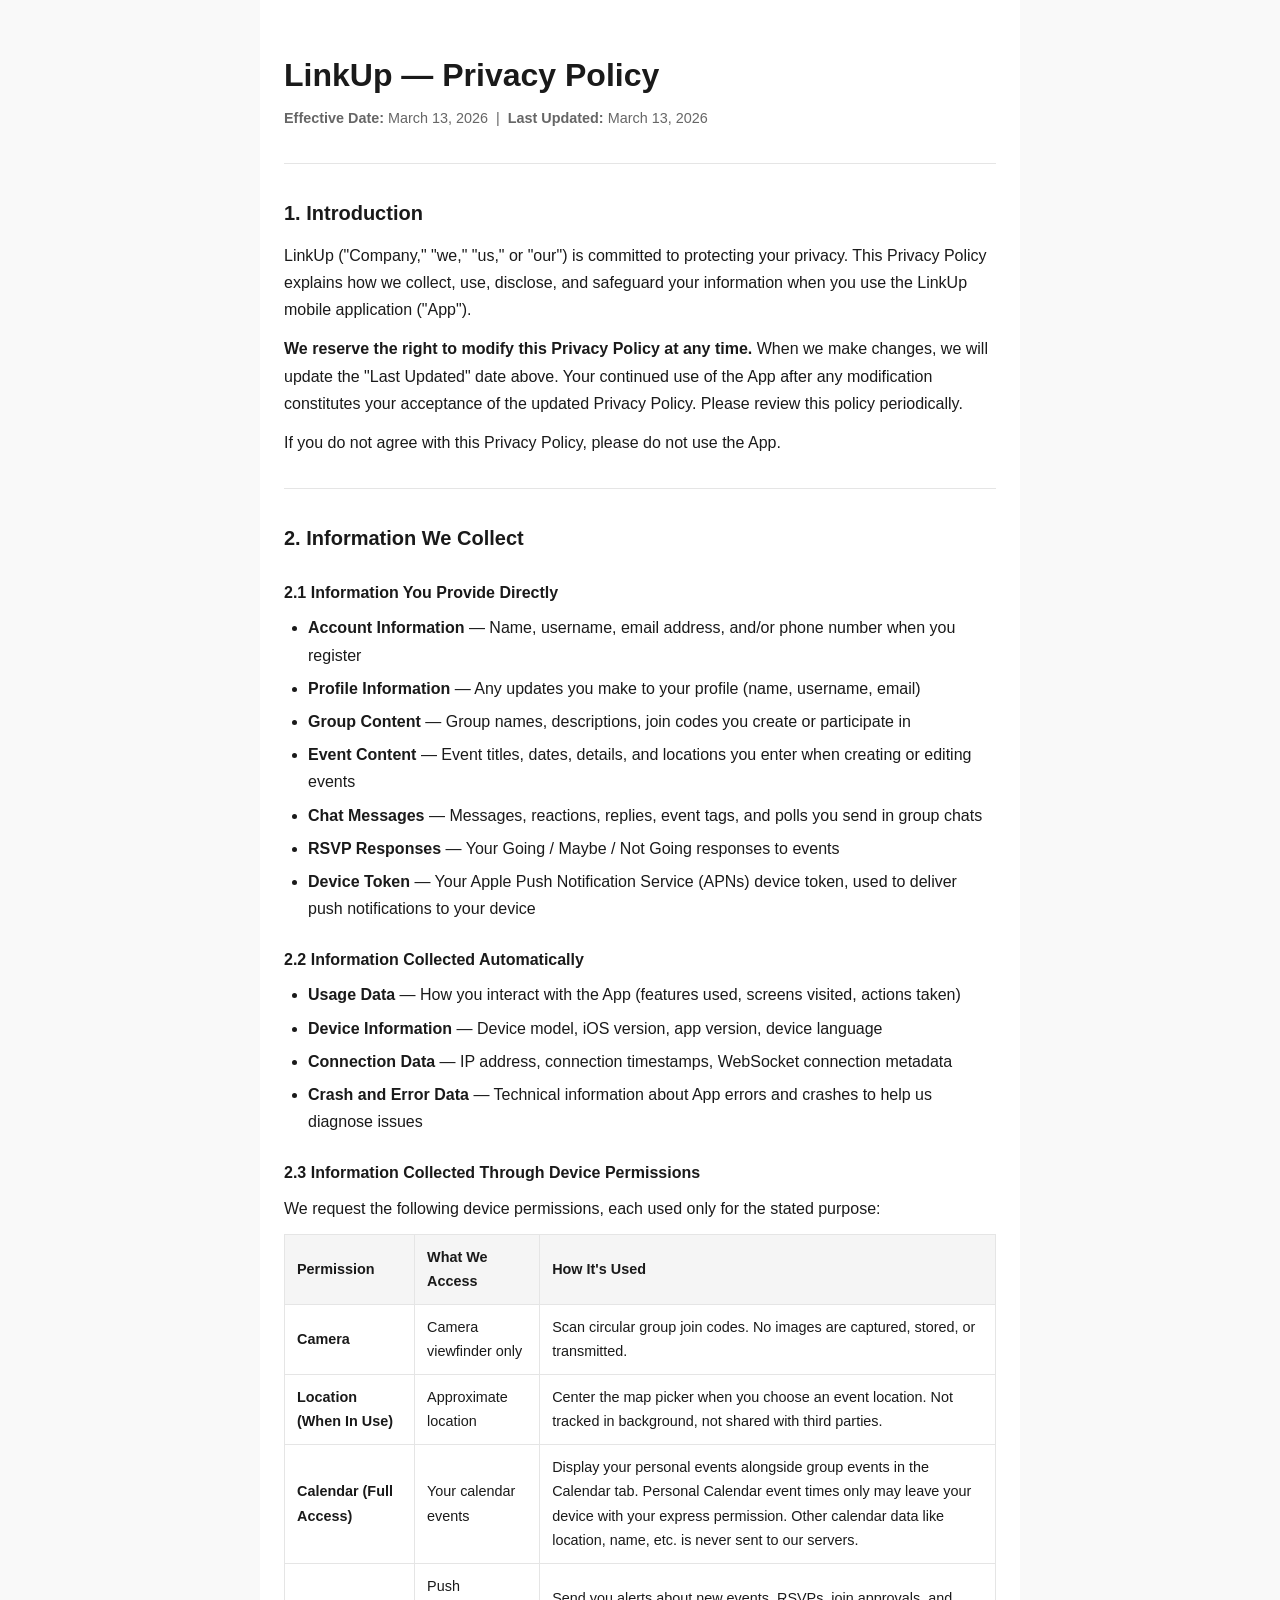
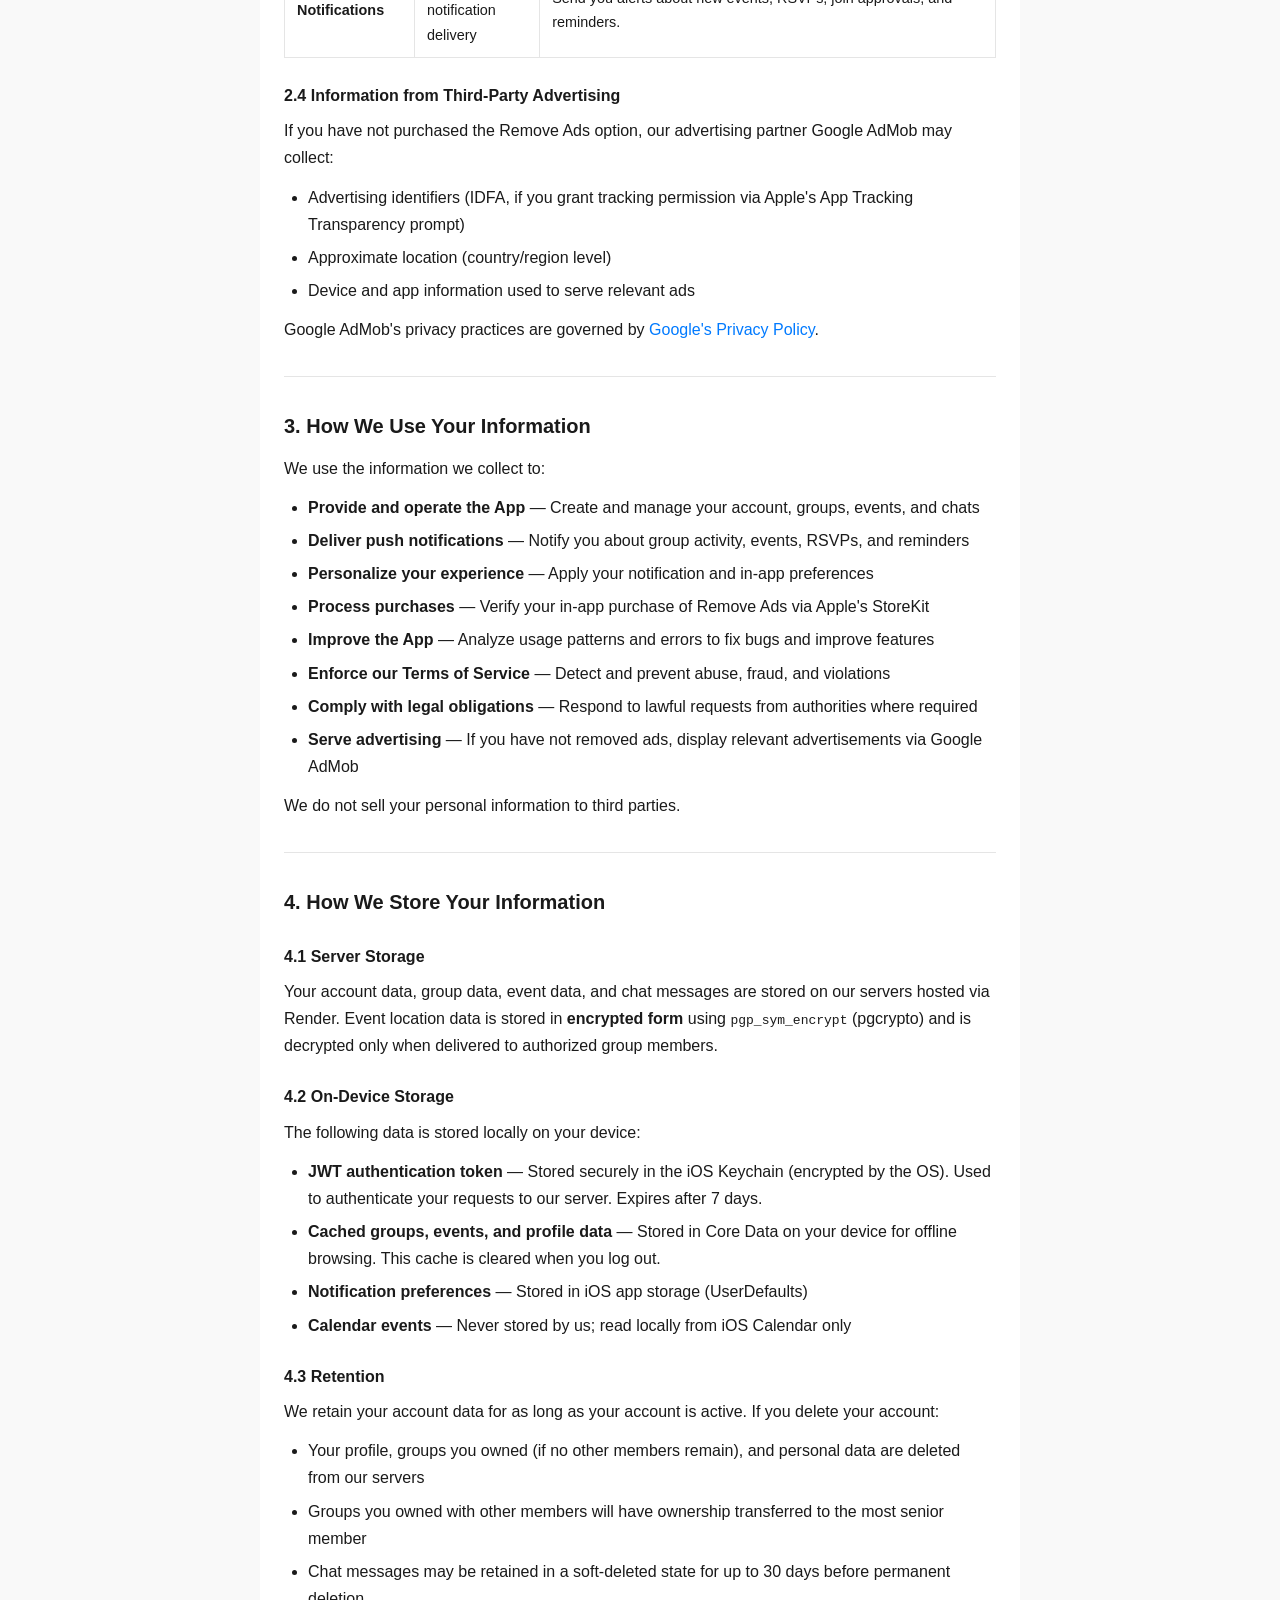
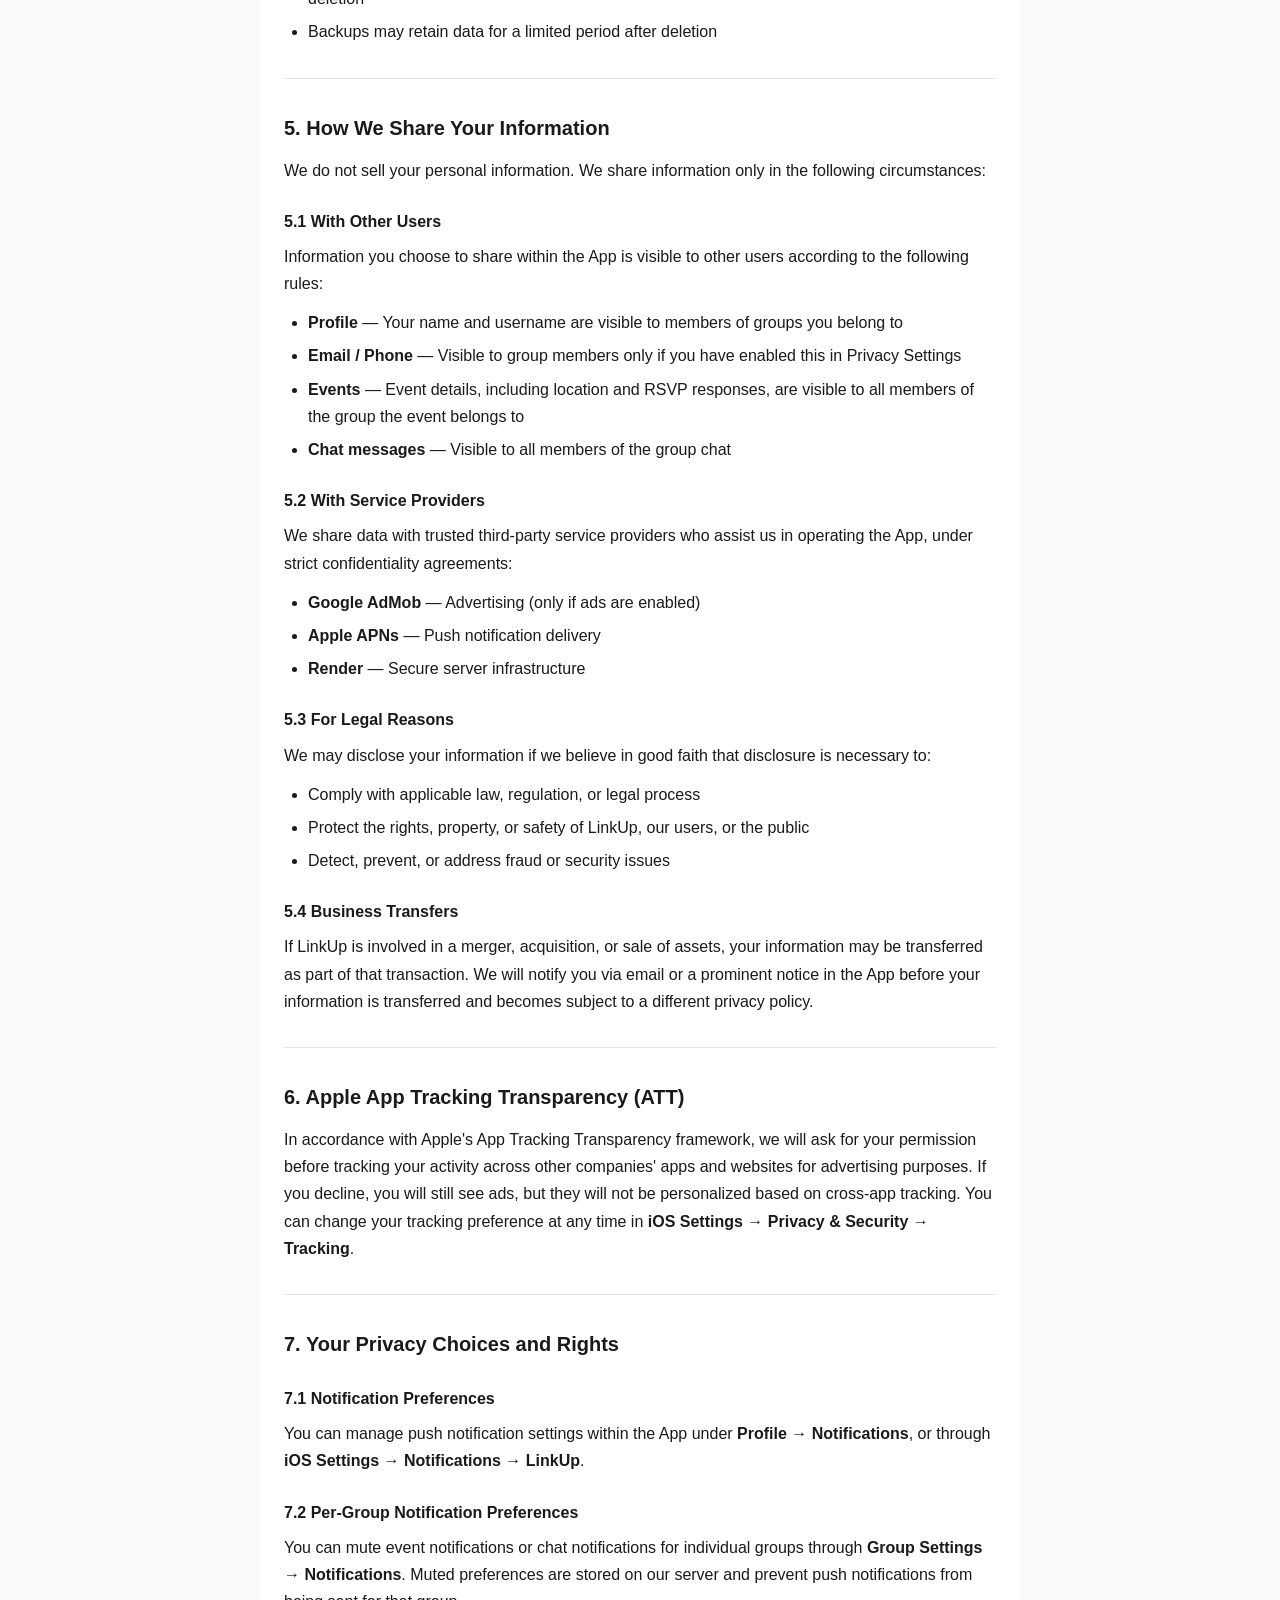
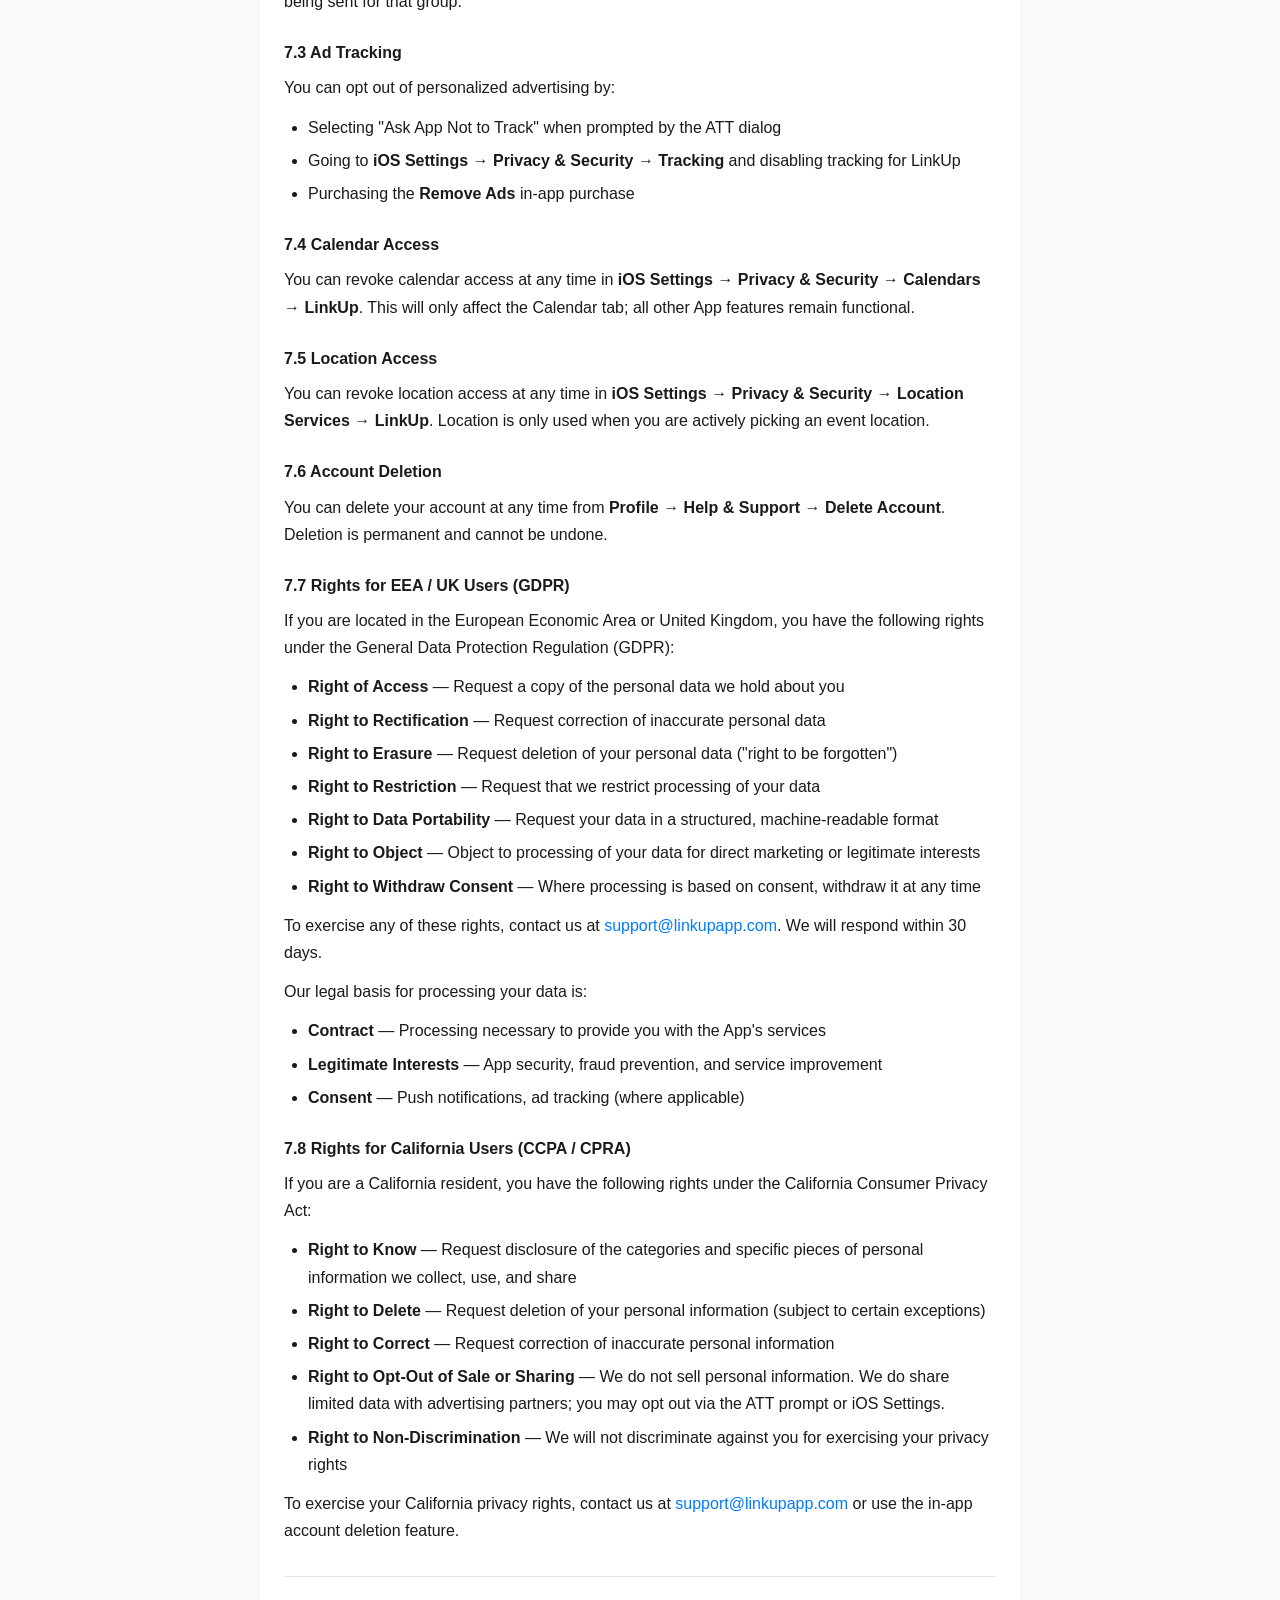
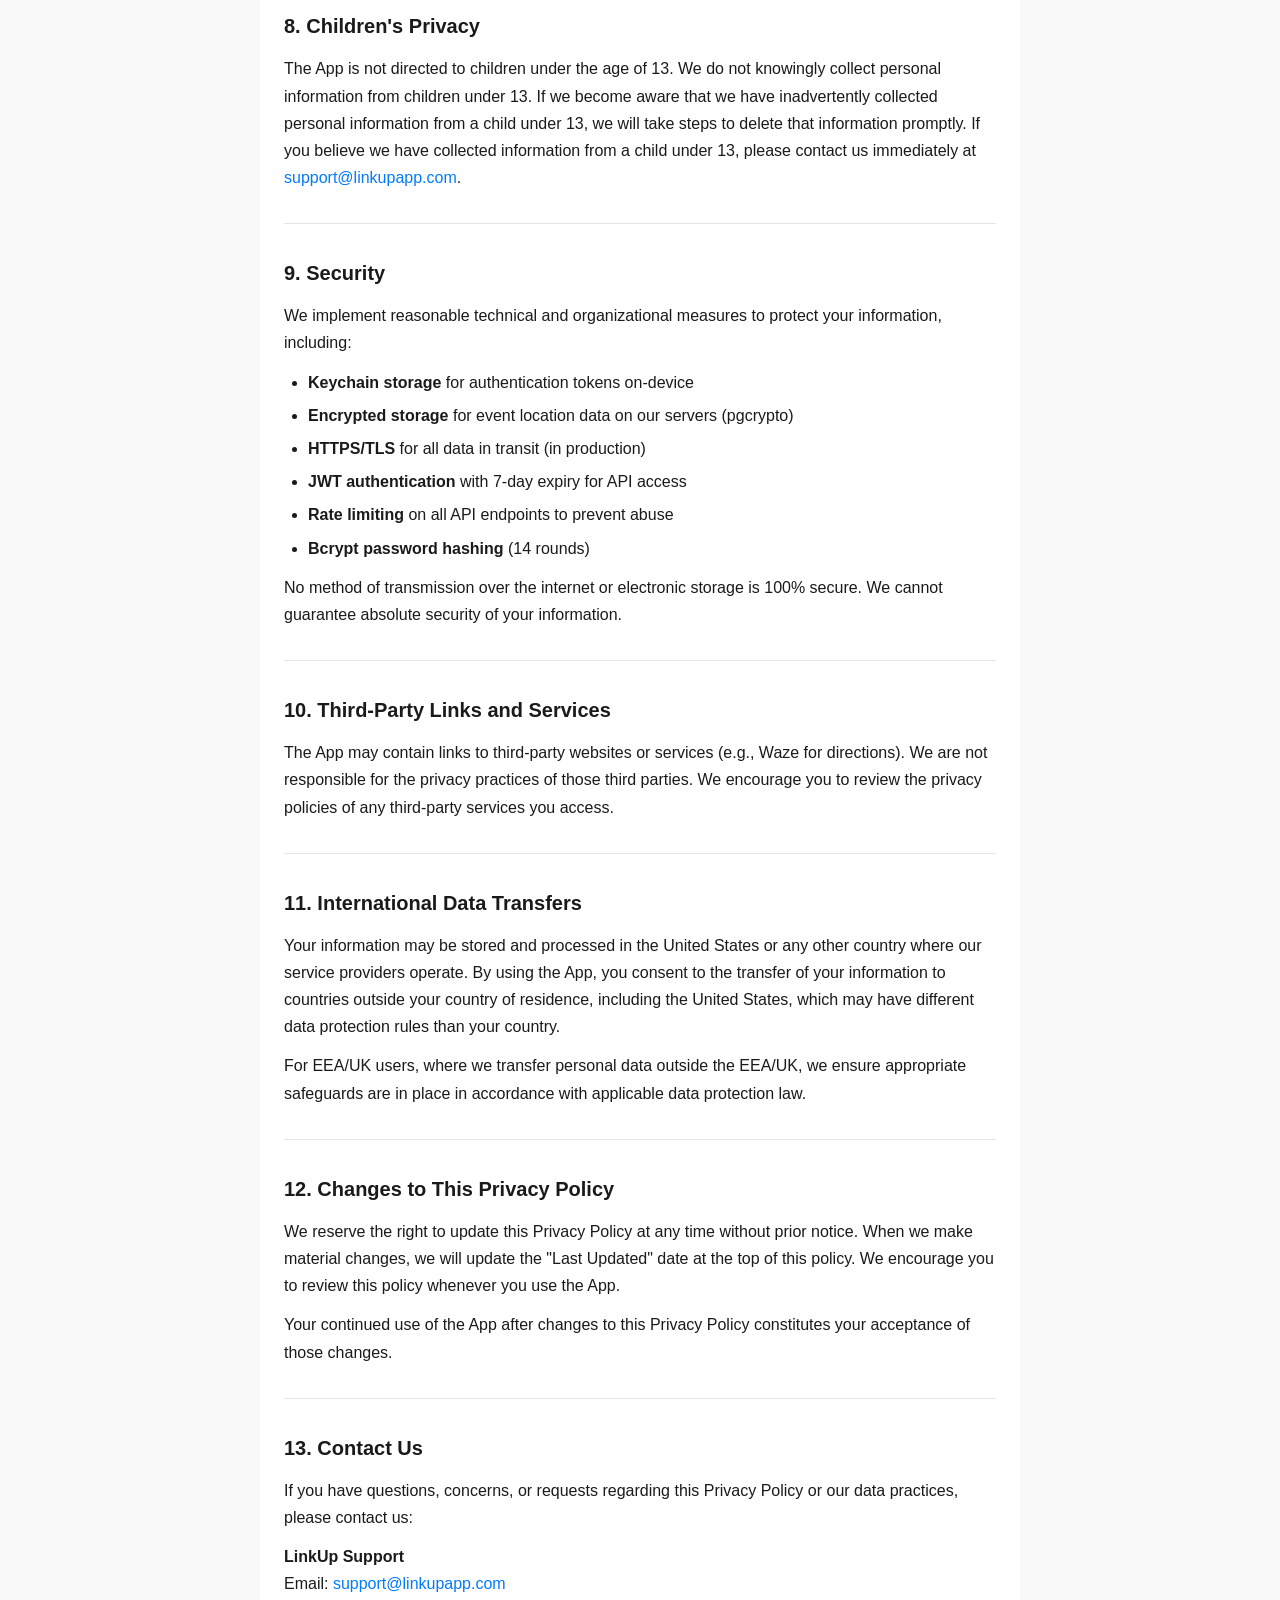
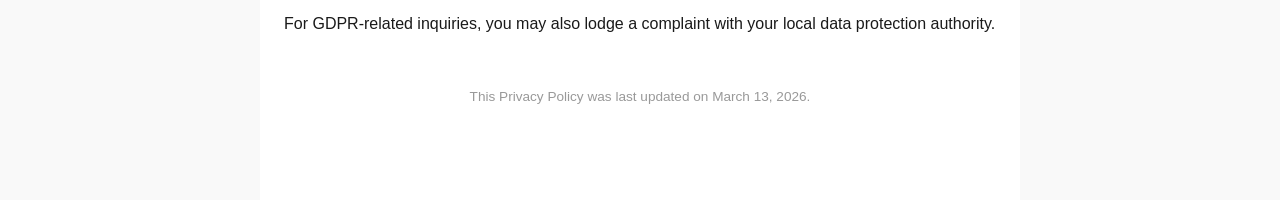
==== privacy.html @ a0922df4 "Add GitHub Pages HTML and fix policy placeholders - Replace [your hosting provider] with Render in P" ====
<!DOCTYPE html>
<html lang="en">
<head>
  <meta charset="UTF-8" />
  <meta name="viewport" content="width=device-width, initial-scale=1.0" />
  <title>LinkUp — Privacy Policy</title>
  <style>
    * { box-sizing: border-box; margin: 0; padding: 0; }
    body {
      font-family: -apple-system, BlinkMacSystemFont, "Segoe UI", Roboto, sans-serif;
      background: #f9f9f9;
      color: #1a1a1a;
      line-height: 1.7;
    }
    .container {
      max-width: 760px;
      margin: 0 auto;
      padding: 48px 24px 80px;
      background: #fff;
      min-height: 100vh;
    }
    h1 { font-size: 2rem; font-weight: 700; margin-bottom: 4px; }
    .meta { color: #666; font-size: 0.9rem; margin-bottom: 32px; }
    hr { border: none; border-top: 1px solid #e5e5e5; margin: 32px 0; }
    h2 { font-size: 1.25rem; font-weight: 700; margin: 32px 0 12px; }
    h3 { font-size: 1rem; font-weight: 600; margin: 24px 0 8px; }
    p { margin-bottom: 12px; }
    ul, ol { padding-left: 24px; margin-bottom: 12px; }
    li { margin-bottom: 6px; }
    a { color: #007aff; text-decoration: none; }
    a:hover { text-decoration: underline; }
    strong { font-weight: 600; }
    table { width: 100%; border-collapse: collapse; margin-bottom: 16px; font-size: 0.9rem; }
    th, td { text-align: left; padding: 10px 12px; border: 1px solid #e5e5e5; }
    th { background: #f5f5f5; font-weight: 600; }
    .footer { color: #999; font-size: 0.85rem; margin-top: 48px; text-align: center; }
  </style>
</head>
<body>
<div class="container">
  <h1>LinkUp — Privacy Policy</h1>
  <p class="meta"><strong>Effective Date:</strong> March 13, 2026 &nbsp;|&nbsp; <strong>Last Updated:</strong> March 13, 2026</p>
  <hr>

  <h2>1. Introduction</h2>
  <p>LinkUp ("Company," "we," "us," or "our") is committed to protecting your privacy. This Privacy Policy explains how we collect, use, disclose, and safeguard your information when you use the LinkUp mobile application ("App").</p>
  <p><strong>We reserve the right to modify this Privacy Policy at any time.</strong> When we make changes, we will update the "Last Updated" date above. Your continued use of the App after any modification constitutes your acceptance of the updated Privacy Policy. Please review this policy periodically.</p>
  <p>If you do not agree with this Privacy Policy, please do not use the App.</p>
  <hr>

  <h2>2. Information We Collect</h2>
  <h3>2.1 Information You Provide Directly</h3>
  <ul>
    <li><strong>Account Information</strong> — Name, username, email address, and/or phone number when you register</li>
    <li><strong>Profile Information</strong> — Any updates you make to your profile (name, username, email)</li>
    <li><strong>Group Content</strong> — Group names, descriptions, join codes you create or participate in</li>
    <li><strong>Event Content</strong> — Event titles, dates, details, and locations you enter when creating or editing events</li>
    <li><strong>Chat Messages</strong> — Messages, reactions, replies, event tags, and polls you send in group chats</li>
    <li><strong>RSVP Responses</strong> — Your Going / Maybe / Not Going responses to events</li>
    <li><strong>Device Token</strong> — Your Apple Push Notification Service (APNs) device token, used to deliver push notifications to your device</li>
  </ul>

  <h3>2.2 Information Collected Automatically</h3>
  <ul>
    <li><strong>Usage Data</strong> — How you interact with the App (features used, screens visited, actions taken)</li>
    <li><strong>Device Information</strong> — Device model, iOS version, app version, device language</li>
    <li><strong>Connection Data</strong> — IP address, connection timestamps, WebSocket connection metadata</li>
    <li><strong>Crash and Error Data</strong> — Technical information about App errors and crashes to help us diagnose issues</li>
  </ul>

  <h3>2.3 Information Collected Through Device Permissions</h3>
  <p>We request the following device permissions, each used only for the stated purpose:</p>
  <table>
    <thead>
      <tr><th>Permission</th><th>What We Access</th><th>How It's Used</th></tr>
    </thead>
    <tbody>
      <tr><td><strong>Camera</strong></td><td>Camera viewfinder only</td><td>Scan circular group join codes. No images are captured, stored, or transmitted.</td></tr>
      <tr><td><strong>Location (When In Use)</strong></td><td>Approximate location</td><td>Center the map picker when you choose an event location. Not tracked in background, not shared with third parties.</td></tr>
      <tr><td><strong>Calendar (Full Access)</strong></td><td>Your calendar events</td><td>Display your personal events alongside group events in the Calendar tab. Personal Calendar event times only may leave your device with your express permission. Other calendar data like location, name, etc. is never sent to our servers.</td></tr>
      <tr><td><strong>Notifications</strong></td><td>Push notification delivery</td><td>Send you alerts about new events, RSVPs, join approvals, and reminders.</td></tr>
    </tbody>
  </table>

  <h3>2.4 Information from Third-Party Advertising</h3>
  <p>If you have not purchased the Remove Ads option, our advertising partner Google AdMob may collect:</p>
  <ul>
    <li>Advertising identifiers (IDFA, if you grant tracking permission via Apple's App Tracking Transparency prompt)</li>
    <li>Approximate location (country/region level)</li>
    <li>Device and app information used to serve relevant ads</li>
  </ul>
  <p>Google AdMob's privacy practices are governed by <a href="https://policies.google.com/privacy">Google's Privacy Policy</a>.</p>
  <hr>

  <h2>3. How We Use Your Information</h2>
  <p>We use the information we collect to:</p>
  <ul>
    <li><strong>Provide and operate the App</strong> — Create and manage your account, groups, events, and chats</li>
    <li><strong>Deliver push notifications</strong> — Notify you about group activity, events, RSVPs, and reminders</li>
    <li><strong>Personalize your experience</strong> — Apply your notification and in-app preferences</li>
    <li><strong>Process purchases</strong> — Verify your in-app purchase of Remove Ads via Apple's StoreKit</li>
    <li><strong>Improve the App</strong> — Analyze usage patterns and errors to fix bugs and improve features</li>
    <li><strong>Enforce our Terms of Service</strong> — Detect and prevent abuse, fraud, and violations</li>
    <li><strong>Comply with legal obligations</strong> — Respond to lawful requests from authorities where required</li>
    <li><strong>Serve advertising</strong> — If you have not removed ads, display relevant advertisements via Google AdMob</li>
  </ul>
  <p>We do not sell your personal information to third parties.</p>
  <hr>

  <h2>4. How We Store Your Information</h2>
  <h3>4.1 Server Storage</h3>
  <p>Your account data, group data, event data, and chat messages are stored on our servers hosted via Render. Event location data is stored in <strong>encrypted form</strong> using <code>pgp_sym_encrypt</code> (pgcrypto) and is decrypted only when delivered to authorized group members.</p>

  <h3>4.2 On-Device Storage</h3>
  <p>The following data is stored locally on your device:</p>
  <ul>
    <li><strong>JWT authentication token</strong> — Stored securely in the iOS Keychain (encrypted by the OS). Used to authenticate your requests to our server. Expires after 7 days.</li>
    <li><strong>Cached groups, events, and profile data</strong> — Stored in Core Data on your device for offline browsing. This cache is cleared when you log out.</li>
    <li><strong>Notification preferences</strong> — Stored in iOS app storage (UserDefaults)</li>
    <li><strong>Calendar events</strong> — Never stored by us; read locally from iOS Calendar only</li>
  </ul>

  <h3>4.3 Retention</h3>
  <p>We retain your account data for as long as your account is active. If you delete your account:</p>
  <ul>
    <li>Your profile, groups you owned (if no other members remain), and personal data are deleted from our servers</li>
    <li>Groups you owned with other members will have ownership transferred to the most senior member</li>
    <li>Chat messages may be retained in a soft-deleted state for up to 30 days before permanent deletion</li>
    <li>Backups may retain data for a limited period after deletion</li>
  </ul>
  <hr>

  <h2>5. How We Share Your Information</h2>
  <p>We do not sell your personal information. We share information only in the following circumstances:</p>

  <h3>5.1 With Other Users</h3>
  <p>Information you choose to share within the App is visible to other users according to the following rules:</p>
  <ul>
    <li><strong>Profile</strong> — Your name and username are visible to members of groups you belong to</li>
    <li><strong>Email / Phone</strong> — Visible to group members only if you have enabled this in Privacy Settings</li>
    <li><strong>Events</strong> — Event details, including location and RSVP responses, are visible to all members of the group the event belongs to</li>
    <li><strong>Chat messages</strong> — Visible to all members of the group chat</li>
  </ul>

  <h3>5.2 With Service Providers</h3>
  <p>We share data with trusted third-party service providers who assist us in operating the App, under strict confidentiality agreements:</p>
  <ul>
    <li><strong>Google AdMob</strong> — Advertising (only if ads are enabled)</li>
    <li><strong>Apple APNs</strong> — Push notification delivery</li>
    <li><strong>Render</strong> — Secure server infrastructure</li>
  </ul>

  <h3>5.3 For Legal Reasons</h3>
  <p>We may disclose your information if we believe in good faith that disclosure is necessary to:</p>
  <ul>
    <li>Comply with applicable law, regulation, or legal process</li>
    <li>Protect the rights, property, or safety of LinkUp, our users, or the public</li>
    <li>Detect, prevent, or address fraud or security issues</li>
  </ul>

  <h3>5.4 Business Transfers</h3>
  <p>If LinkUp is involved in a merger, acquisition, or sale of assets, your information may be transferred as part of that transaction. We will notify you via email or a prominent notice in the App before your information is transferred and becomes subject to a different privacy policy.</p>
  <hr>

  <h2>6. Apple App Tracking Transparency (ATT)</h2>
  <p>In accordance with Apple's App Tracking Transparency framework, we will ask for your permission before tracking your activity across other companies' apps and websites for advertising purposes. If you decline, you will still see ads, but they will not be personalized based on cross-app tracking. You can change your tracking preference at any time in <strong>iOS Settings → Privacy &amp; Security → Tracking</strong>.</p>
  <hr>

  <h2>7. Your Privacy Choices and Rights</h2>
  <h3>7.1 Notification Preferences</h3>
  <p>You can manage push notification settings within the App under <strong>Profile → Notifications</strong>, or through <strong>iOS Settings → Notifications → LinkUp</strong>.</p>

  <h3>7.2 Per-Group Notification Preferences</h3>
  <p>You can mute event notifications or chat notifications for individual groups through <strong>Group Settings → Notifications</strong>. Muted preferences are stored on our server and prevent push notifications from being sent for that group.</p>

  <h3>7.3 Ad Tracking</h3>
  <p>You can opt out of personalized advertising by:</p>
  <ul>
    <li>Selecting "Ask App Not to Track" when prompted by the ATT dialog</li>
    <li>Going to <strong>iOS Settings → Privacy &amp; Security → Tracking</strong> and disabling tracking for LinkUp</li>
    <li>Purchasing the <strong>Remove Ads</strong> in-app purchase</li>
  </ul>

  <h3>7.4 Calendar Access</h3>
  <p>You can revoke calendar access at any time in <strong>iOS Settings → Privacy &amp; Security → Calendars → LinkUp</strong>. This will only affect the Calendar tab; all other App features remain functional.</p>

  <h3>7.5 Location Access</h3>
  <p>You can revoke location access at any time in <strong>iOS Settings → Privacy &amp; Security → Location Services → LinkUp</strong>. Location is only used when you are actively picking an event location.</p>

  <h3>7.6 Account Deletion</h3>
  <p>You can delete your account at any time from <strong>Profile → Help &amp; Support → Delete Account</strong>. Deletion is permanent and cannot be undone.</p>

  <h3>7.7 Rights for EEA / UK Users (GDPR)</h3>
  <p>If you are located in the European Economic Area or United Kingdom, you have the following rights under the General Data Protection Regulation (GDPR):</p>
  <ul>
    <li><strong>Right of Access</strong> — Request a copy of the personal data we hold about you</li>
    <li><strong>Right to Rectification</strong> — Request correction of inaccurate personal data</li>
    <li><strong>Right to Erasure</strong> — Request deletion of your personal data ("right to be forgotten")</li>
    <li><strong>Right to Restriction</strong> — Request that we restrict processing of your data</li>
    <li><strong>Right to Data Portability</strong> — Request your data in a structured, machine-readable format</li>
    <li><strong>Right to Object</strong> — Object to processing of your data for direct marketing or legitimate interests</li>
    <li><strong>Right to Withdraw Consent</strong> — Where processing is based on consent, withdraw it at any time</li>
  </ul>
  <p>To exercise any of these rights, contact us at <a href="mailto:support@linkupapp.com">support@linkupapp.com</a>. We will respond within 30 days.</p>
  <p>Our legal basis for processing your data is:</p>
  <ul>
    <li><strong>Contract</strong> — Processing necessary to provide you with the App's services</li>
    <li><strong>Legitimate Interests</strong> — App security, fraud prevention, and service improvement</li>
    <li><strong>Consent</strong> — Push notifications, ad tracking (where applicable)</li>
  </ul>

  <h3>7.8 Rights for California Users (CCPA / CPRA)</h3>
  <p>If you are a California resident, you have the following rights under the California Consumer Privacy Act:</p>
  <ul>
    <li><strong>Right to Know</strong> — Request disclosure of the categories and specific pieces of personal information we collect, use, and share</li>
    <li><strong>Right to Delete</strong> — Request deletion of your personal information (subject to certain exceptions)</li>
    <li><strong>Right to Correct</strong> — Request correction of inaccurate personal information</li>
    <li><strong>Right to Opt-Out of Sale or Sharing</strong> — We do not sell personal information. We do share limited data with advertising partners; you may opt out via the ATT prompt or iOS Settings.</li>
    <li><strong>Right to Non-Discrimination</strong> — We will not discriminate against you for exercising your privacy rights</li>
  </ul>
  <p>To exercise your California privacy rights, contact us at <a href="mailto:support@linkupapp.com">support@linkupapp.com</a> or use the in-app account deletion feature.</p>
  <hr>

  <h2>8. Children's Privacy</h2>
  <p>The App is not directed to children under the age of 13. We do not knowingly collect personal information from children under 13. If we become aware that we have inadvertently collected personal information from a child under 13, we will take steps to delete that information promptly. If you believe we have collected information from a child under 13, please contact us immediately at <a href="mailto:support@linkupapp.com">support@linkupapp.com</a>.</p>
  <hr>

  <h2>9. Security</h2>
  <p>We implement reasonable technical and organizational measures to protect your information, including:</p>
  <ul>
    <li><strong>Keychain storage</strong> for authentication tokens on-device</li>
    <li><strong>Encrypted storage</strong> for event location data on our servers (pgcrypto)</li>
    <li><strong>HTTPS/TLS</strong> for all data in transit (in production)</li>
    <li><strong>JWT authentication</strong> with 7-day expiry for API access</li>
    <li><strong>Rate limiting</strong> on all API endpoints to prevent abuse</li>
    <li><strong>Bcrypt password hashing</strong> (14 rounds)</li>
  </ul>
  <p>No method of transmission over the internet or electronic storage is 100% secure. We cannot guarantee absolute security of your information.</p>
  <hr>

  <h2>10. Third-Party Links and Services</h2>
  <p>The App may contain links to third-party websites or services (e.g., Waze for directions). We are not responsible for the privacy practices of those third parties. We encourage you to review the privacy policies of any third-party services you access.</p>
  <hr>

  <h2>11. International Data Transfers</h2>
  <p>Your information may be stored and processed in the United States or any other country where our service providers operate. By using the App, you consent to the transfer of your information to countries outside your country of residence, including the United States, which may have different data protection rules than your country.</p>
  <p>For EEA/UK users, where we transfer personal data outside the EEA/UK, we ensure appropriate safeguards are in place in accordance with applicable data protection law.</p>
  <hr>

  <h2>12. Changes to This Privacy Policy</h2>
  <p>We reserve the right to update this Privacy Policy at any time without prior notice. When we make material changes, we will update the "Last Updated" date at the top of this policy. We encourage you to review this policy whenever you use the App.</p>
  <p>Your continued use of the App after changes to this Privacy Policy constitutes your acceptance of those changes.</p>
  <hr>

  <h2>13. Contact Us</h2>
  <p>If you have questions, concerns, or requests regarding this Privacy Policy or our data practices, please contact us:</p>
  <p><strong>LinkUp Support</strong><br>Email: <a href="mailto:support@linkupapp.com">support@linkupapp.com</a></p>
  <p>For GDPR-related inquiries, you may also lodge a complaint with your local data protection authority.</p>

  <p class="footer">This Privacy Policy was last updated on March 13, 2026.</p>
</div>
</body>
</html>
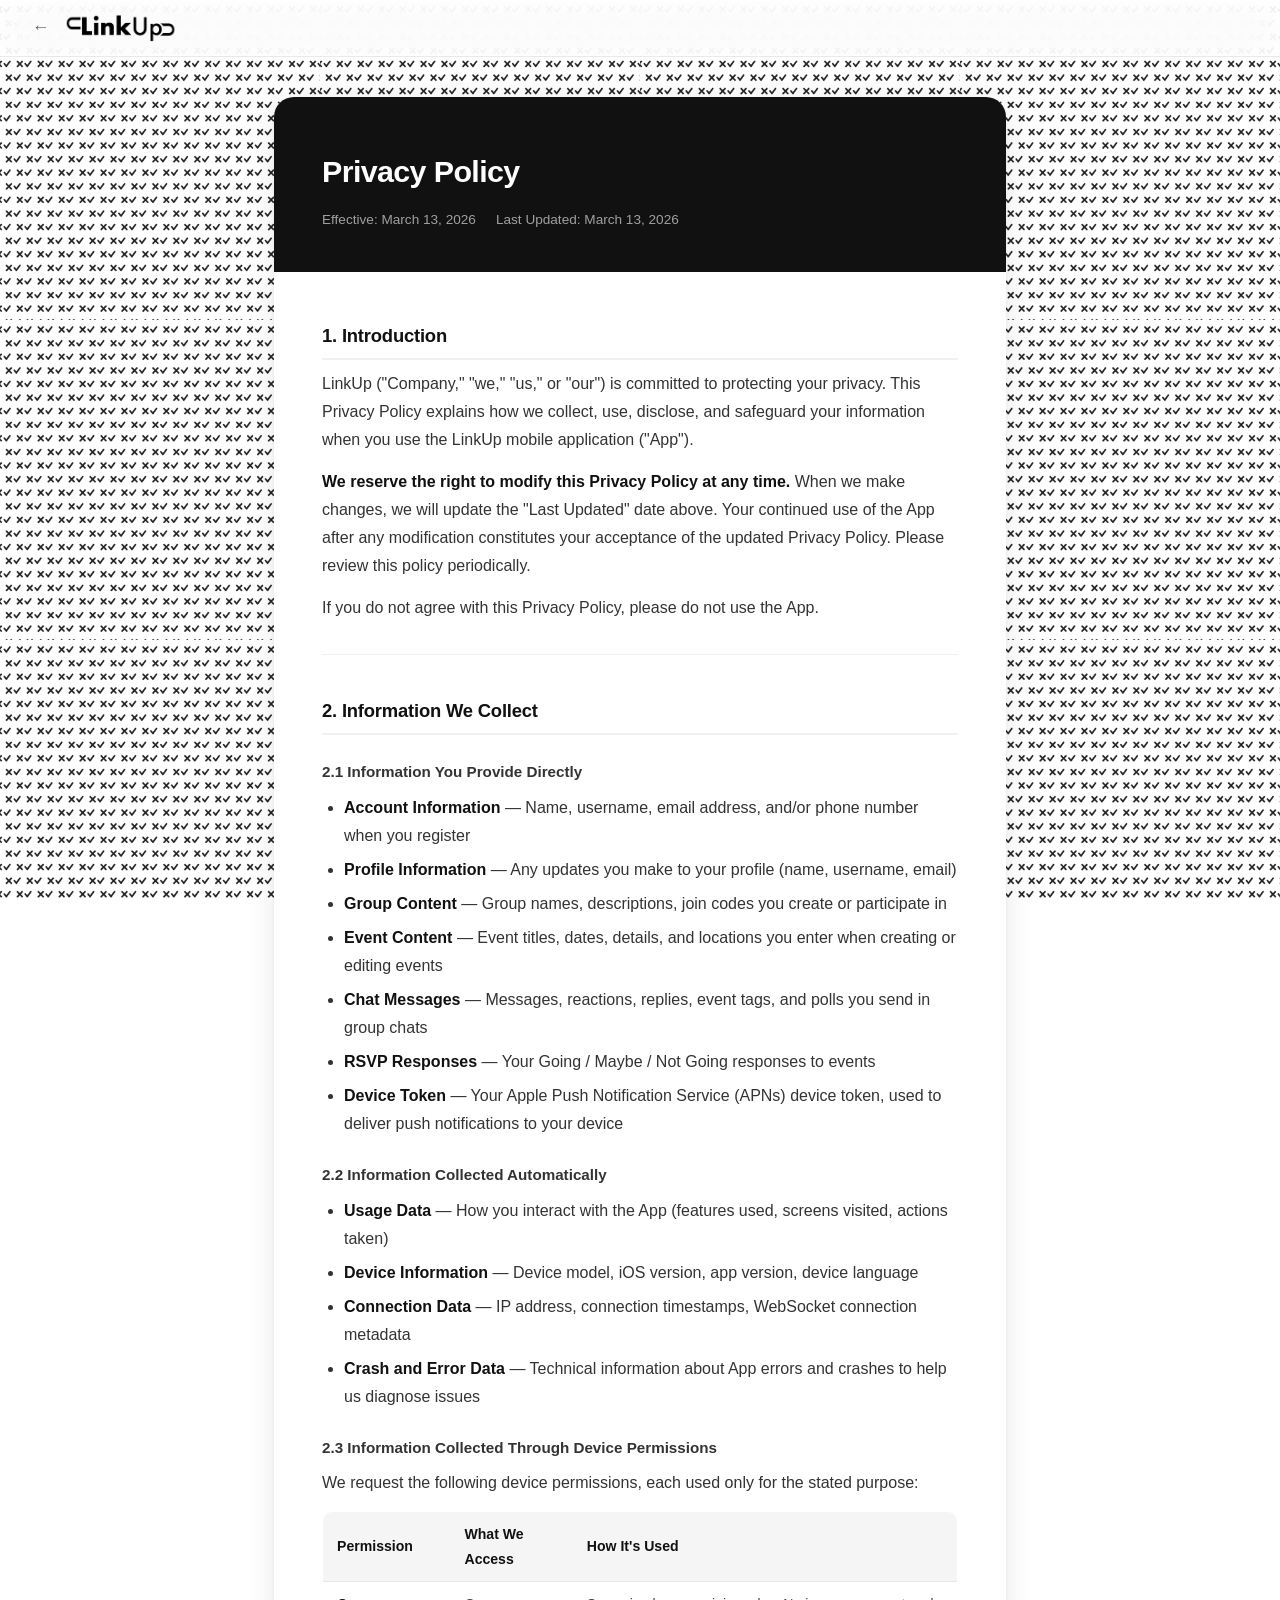
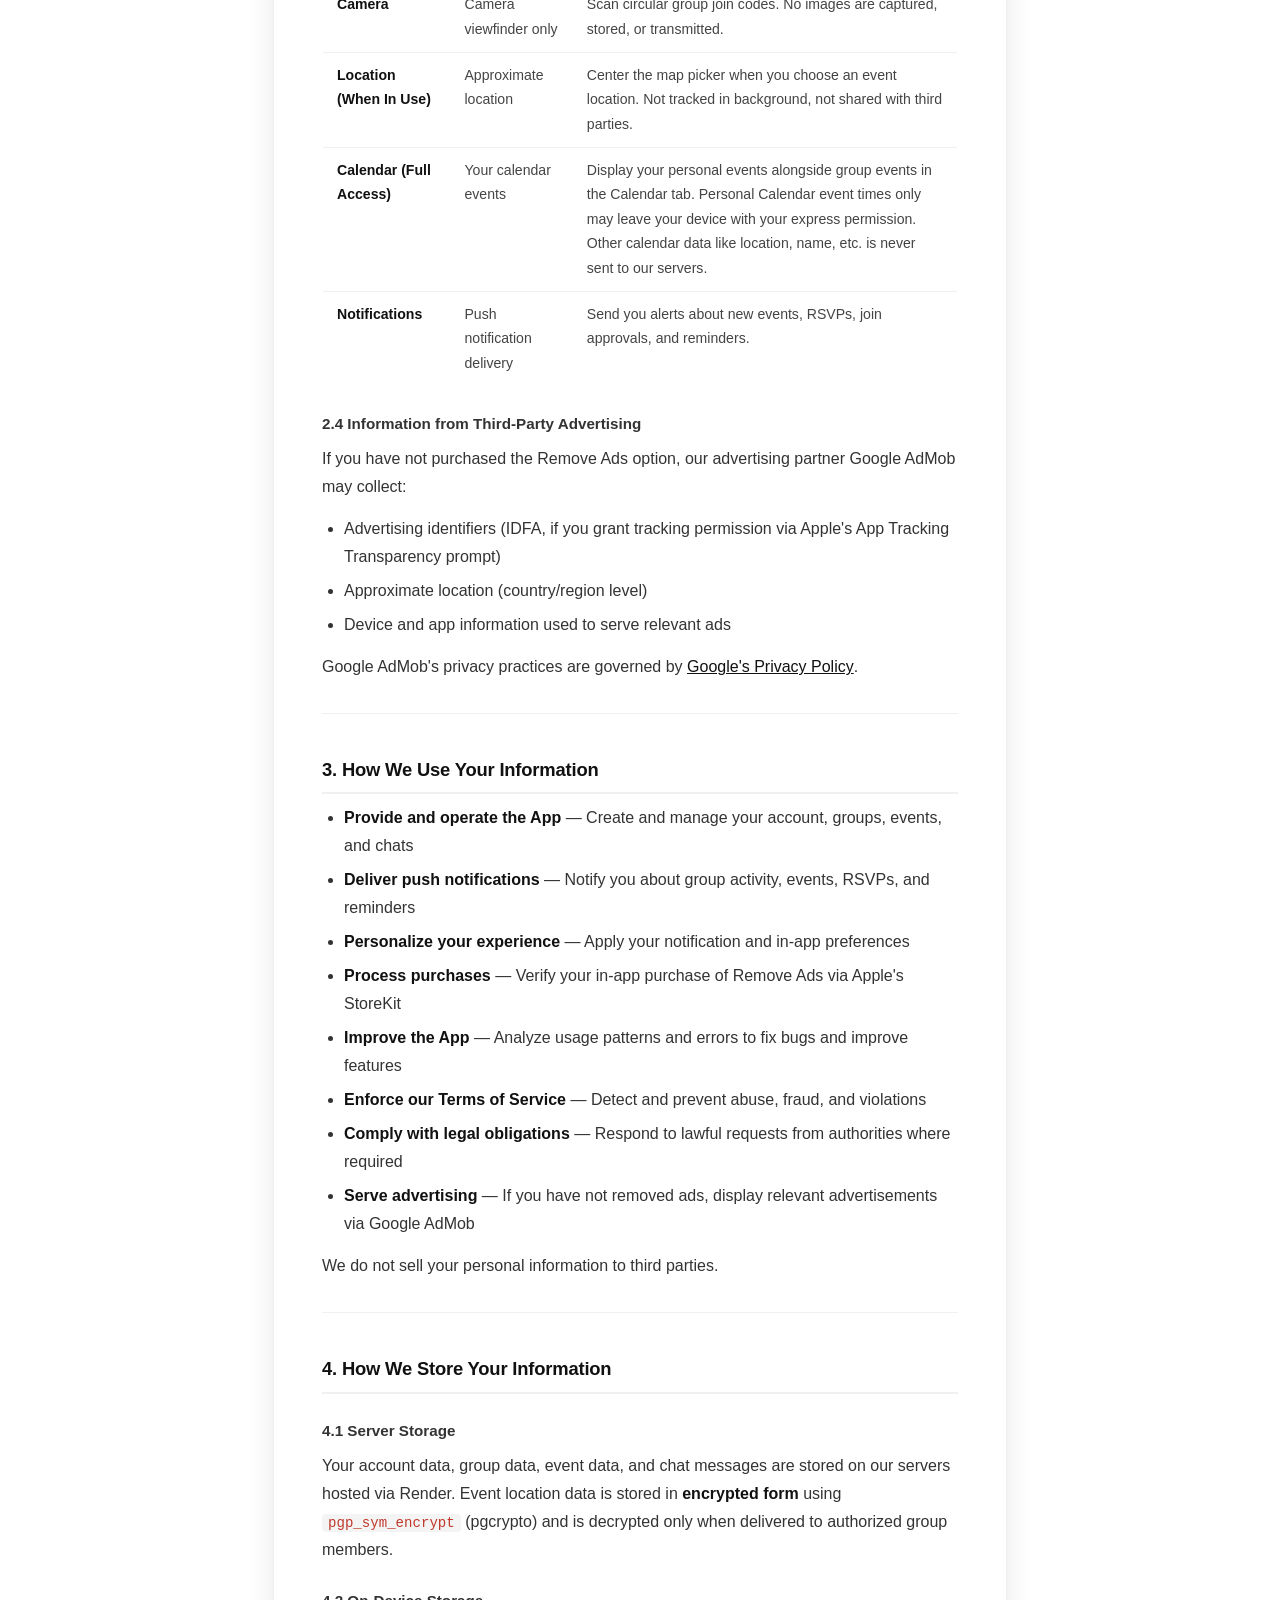
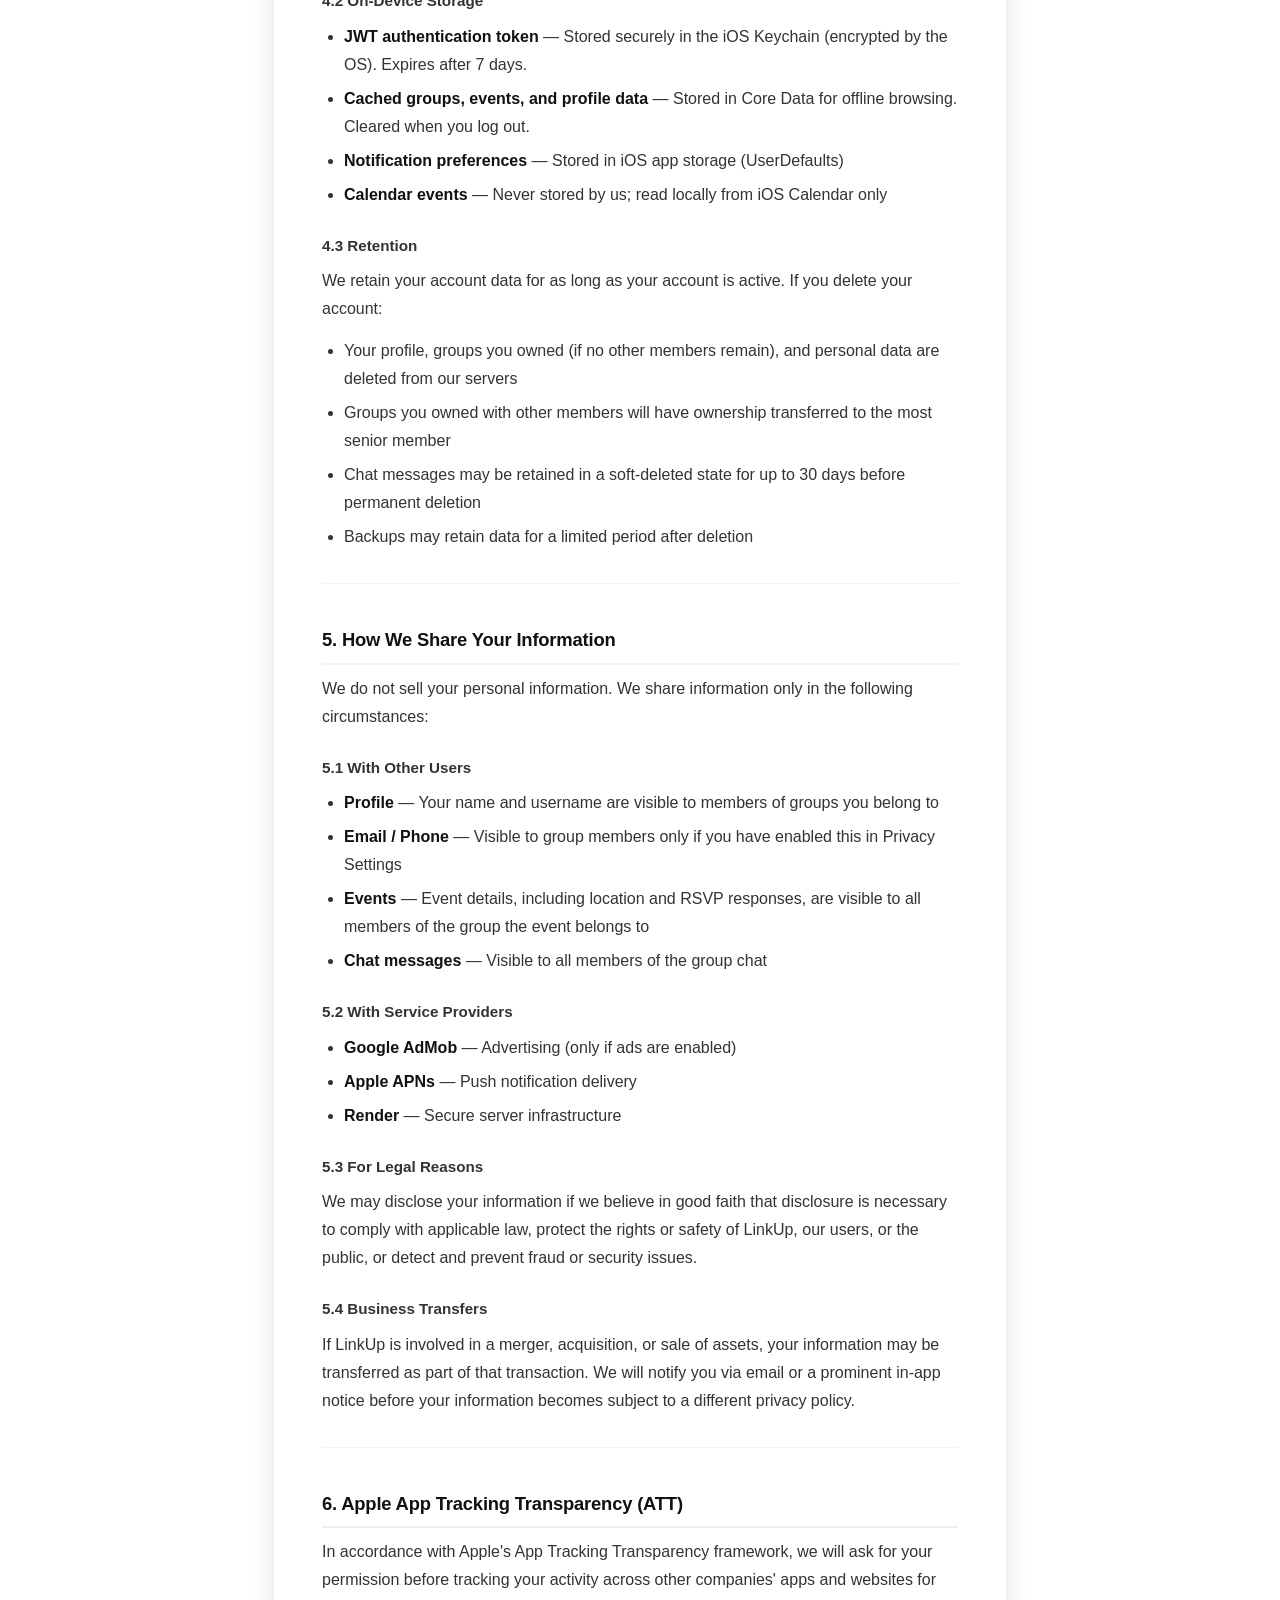
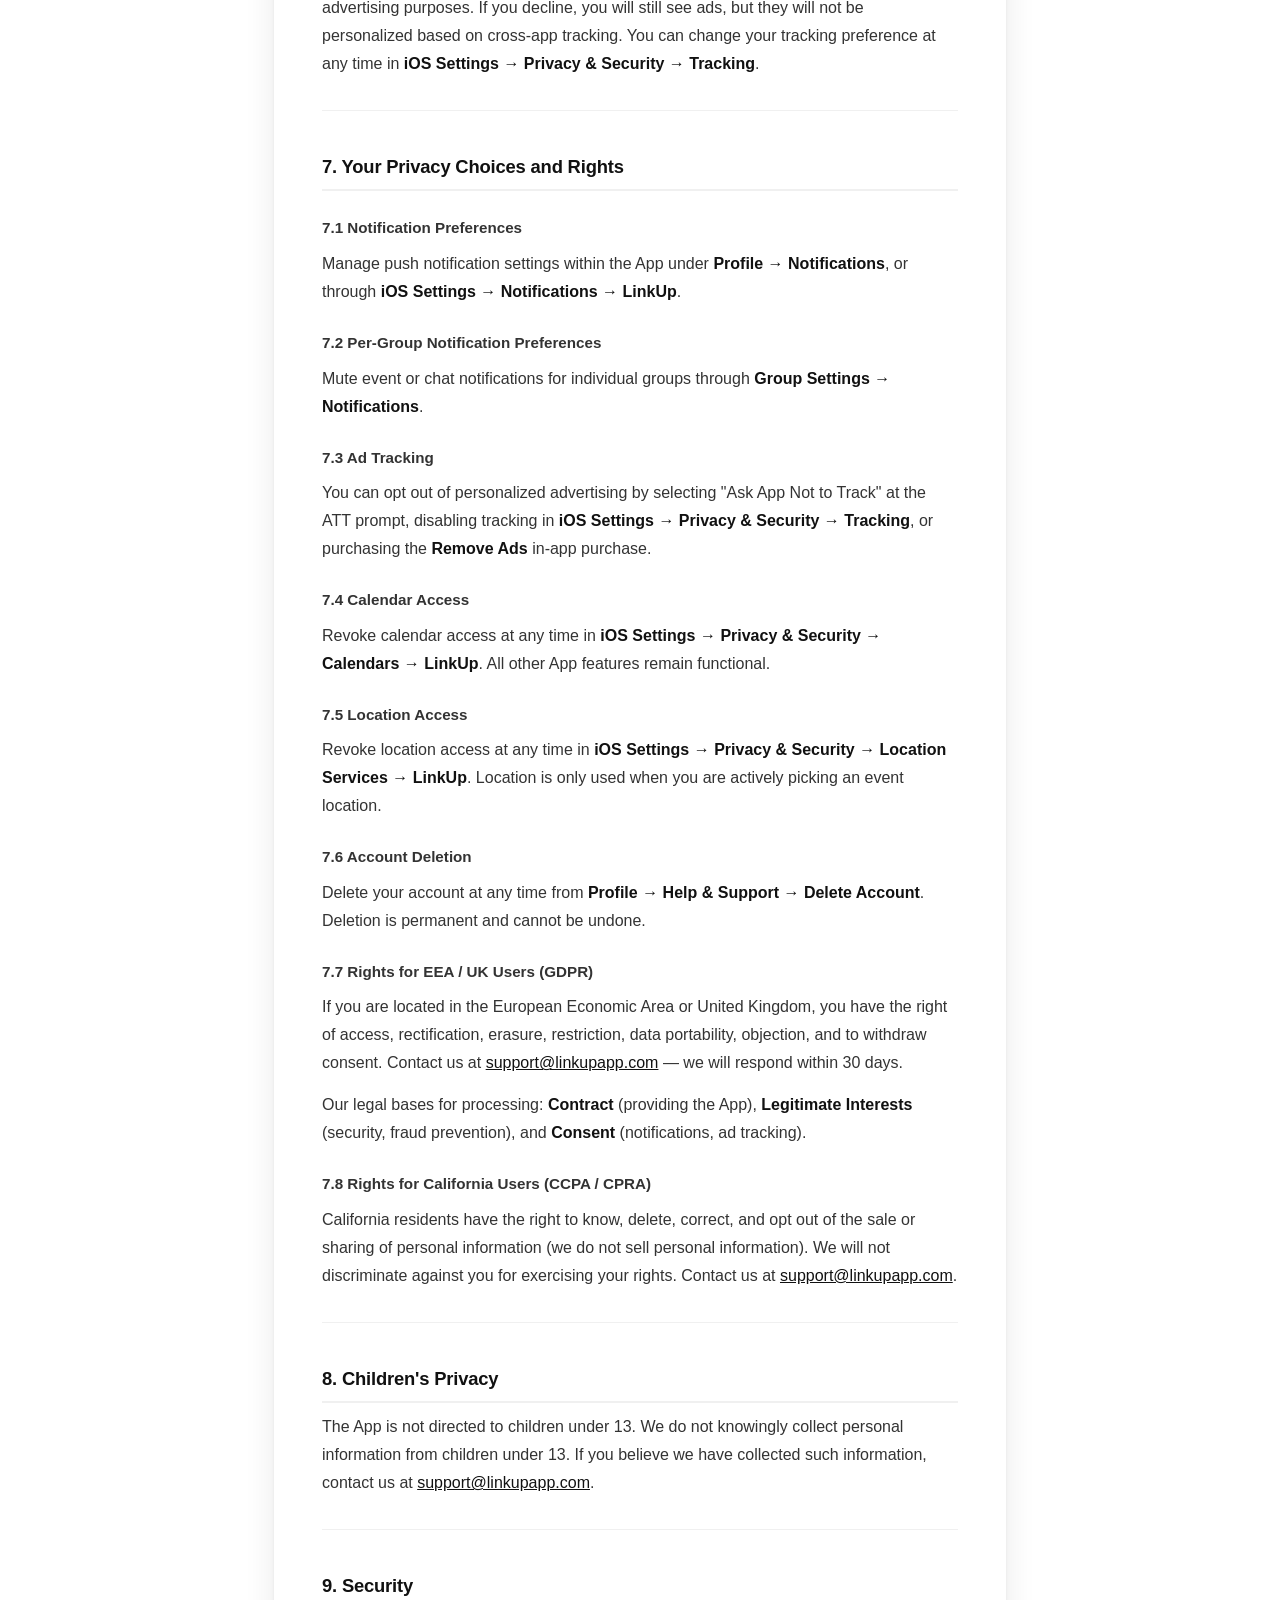
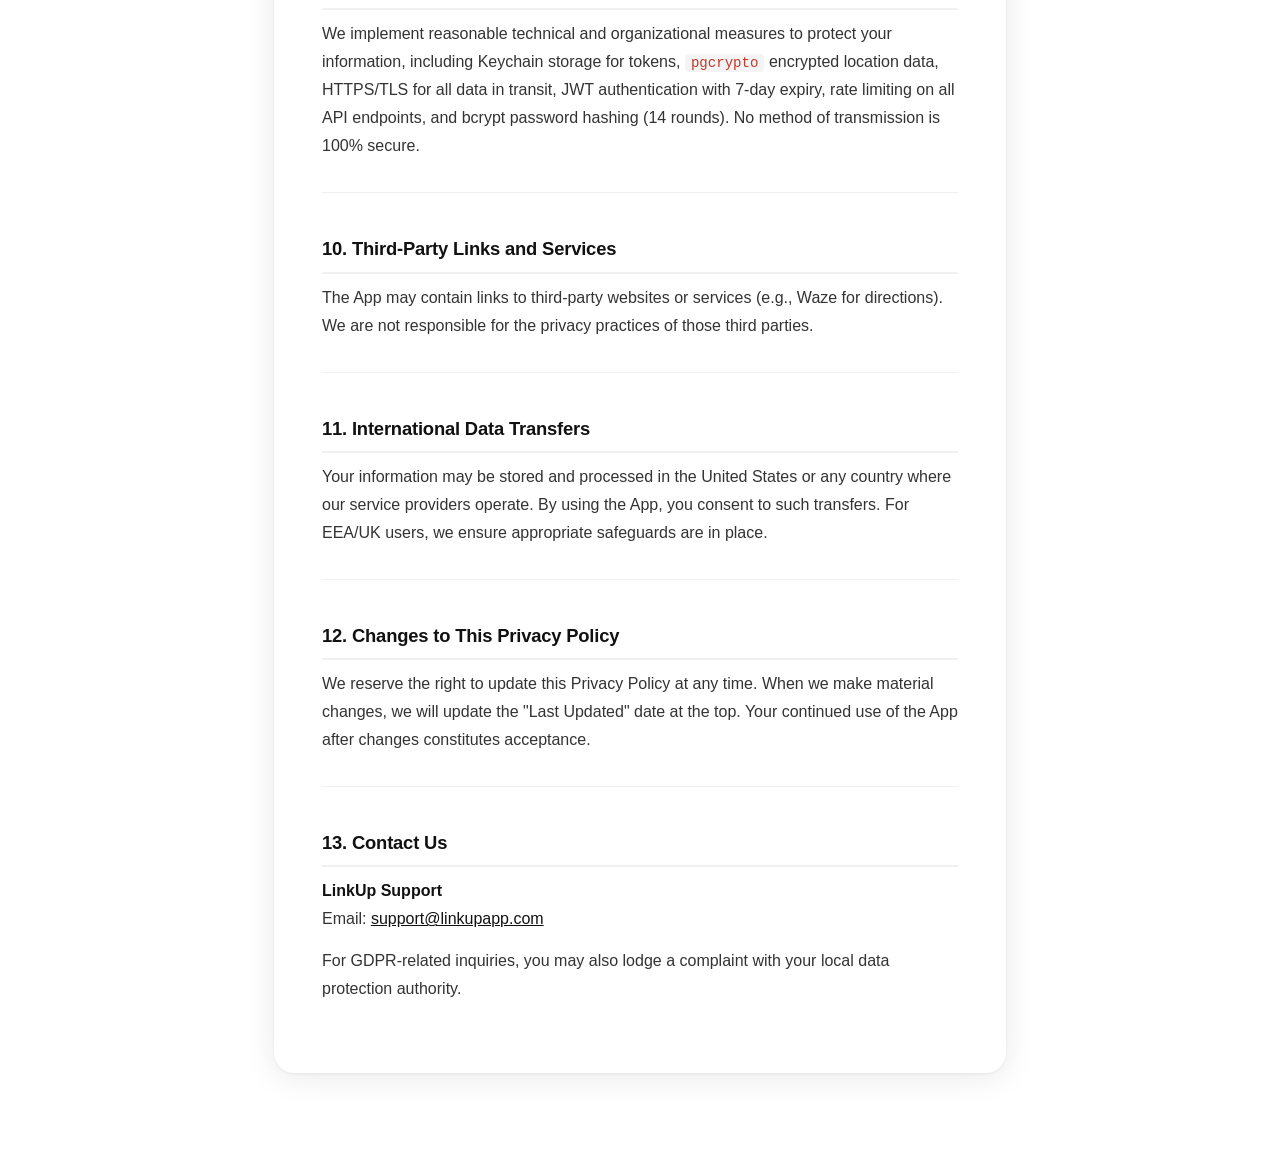
==== commit 74ad3b35: "Redesign site with brand assets and shared stylesheet" ====
--- a/privacy.html
+++ b/privacy.html
@@ -3,261 +3,203 @@
 <head>
   <meta charset="UTF-8" />
   <meta name="viewport" content="width=device-width, initial-scale=1.0" />
-  <title>LinkUp — Privacy Policy</title>
-  <style>
-    * { box-sizing: border-box; margin: 0; padding: 0; }
-    body {
-      font-family: -apple-system, BlinkMacSystemFont, "Segoe UI", Roboto, sans-serif;
-      background: #f9f9f9;
-      color: #1a1a1a;
-      line-height: 1.7;
-    }
-    .container {
-      max-width: 760px;
-      margin: 0 auto;
-      padding: 48px 24px 80px;
-      background: #fff;
-      min-height: 100vh;
-    }
-    h1 { font-size: 2rem; font-weight: 700; margin-bottom: 4px; }
-    .meta { color: #666; font-size: 0.9rem; margin-bottom: 32px; }
-    hr { border: none; border-top: 1px solid #e5e5e5; margin: 32px 0; }
-    h2 { font-size: 1.25rem; font-weight: 700; margin: 32px 0 12px; }
-    h3 { font-size: 1rem; font-weight: 600; margin: 24px 0 8px; }
-    p { margin-bottom: 12px; }
-    ul, ol { padding-left: 24px; margin-bottom: 12px; }
-    li { margin-bottom: 6px; }
-    a { color: #007aff; text-decoration: none; }
-    a:hover { text-decoration: underline; }
-    strong { font-weight: 600; }
-    table { width: 100%; border-collapse: collapse; margin-bottom: 16px; font-size: 0.9rem; }
-    th, td { text-align: left; padding: 10px 12px; border: 1px solid #e5e5e5; }
-    th { background: #f5f5f5; font-weight: 600; }
-    .footer { color: #999; font-size: 0.85rem; margin-top: 48px; text-align: center; }
-  </style>
+  <title>Privacy Policy — LinkUp</title>
+  <link rel="icon" type="image/png" href="icon.png" />
+  <link rel="stylesheet" href="style.css" />
 </head>
 <body>
-<div class="container">
-  <h1>LinkUp — Privacy Policy</h1>
-  <p class="meta"><strong>Effective Date:</strong> March 13, 2026 &nbsp;|&nbsp; <strong>Last Updated:</strong> March 13, 2026</p>
-  <hr>
-
-  <h2>1. Introduction</h2>
-  <p>LinkUp ("Company," "we," "us," or "our") is committed to protecting your privacy. This Privacy Policy explains how we collect, use, disclose, and safeguard your information when you use the LinkUp mobile application ("App").</p>
-  <p><strong>We reserve the right to modify this Privacy Policy at any time.</strong> When we make changes, we will update the "Last Updated" date above. Your continued use of the App after any modification constitutes your acceptance of the updated Privacy Policy. Please review this policy periodically.</p>
-  <p>If you do not agree with this Privacy Policy, please do not use the App.</p>
-  <hr>
-
-  <h2>2. Information We Collect</h2>
-  <h3>2.1 Information You Provide Directly</h3>
-  <ul>
-    <li><strong>Account Information</strong> — Name, username, email address, and/or phone number when you register</li>
-    <li><strong>Profile Information</strong> — Any updates you make to your profile (name, username, email)</li>
-    <li><strong>Group Content</strong> — Group names, descriptions, join codes you create or participate in</li>
-    <li><strong>Event Content</strong> — Event titles, dates, details, and locations you enter when creating or editing events</li>
-    <li><strong>Chat Messages</strong> — Messages, reactions, replies, event tags, and polls you send in group chats</li>
-    <li><strong>RSVP Responses</strong> — Your Going / Maybe / Not Going responses to events</li>
-    <li><strong>Device Token</strong> — Your Apple Push Notification Service (APNs) device token, used to deliver push notifications to your device</li>
-  </ul>
-
-  <h3>2.2 Information Collected Automatically</h3>
-  <ul>
-    <li><strong>Usage Data</strong> — How you interact with the App (features used, screens visited, actions taken)</li>
-    <li><strong>Device Information</strong> — Device model, iOS version, app version, device language</li>
-    <li><strong>Connection Data</strong> — IP address, connection timestamps, WebSocket connection metadata</li>
-    <li><strong>Crash and Error Data</strong> — Technical information about App errors and crashes to help us diagnose issues</li>
-  </ul>
-
-  <h3>2.3 Information Collected Through Device Permissions</h3>
-  <p>We request the following device permissions, each used only for the stated purpose:</p>
-  <table>
-    <thead>
-      <tr><th>Permission</th><th>What We Access</th><th>How It's Used</th></tr>
-    </thead>
-    <tbody>
-      <tr><td><strong>Camera</strong></td><td>Camera viewfinder only</td><td>Scan circular group join codes. No images are captured, stored, or transmitted.</td></tr>
-      <tr><td><strong>Location (When In Use)</strong></td><td>Approximate location</td><td>Center the map picker when you choose an event location. Not tracked in background, not shared with third parties.</td></tr>
-      <tr><td><strong>Calendar (Full Access)</strong></td><td>Your calendar events</td><td>Display your personal events alongside group events in the Calendar tab. Personal Calendar event times only may leave your device with your express permission. Other calendar data like location, name, etc. is never sent to our servers.</td></tr>
-      <tr><td><strong>Notifications</strong></td><td>Push notification delivery</td><td>Send you alerts about new events, RSVPs, join approvals, and reminders.</td></tr>
-    </tbody>
-  </table>
-
-  <h3>2.4 Information from Third-Party Advertising</h3>
-  <p>If you have not purchased the Remove Ads option, our advertising partner Google AdMob may collect:</p>
-  <ul>
-    <li>Advertising identifiers (IDFA, if you grant tracking permission via Apple's App Tracking Transparency prompt)</li>
-    <li>Approximate location (country/region level)</li>
-    <li>Device and app information used to serve relevant ads</li>
-  </ul>
-  <p>Google AdMob's privacy practices are governed by <a href="https://policies.google.com/privacy">Google's Privacy Policy</a>.</p>
-  <hr>
-
-  <h2>3. How We Use Your Information</h2>
-  <p>We use the information we collect to:</p>
-  <ul>
-    <li><strong>Provide and operate the App</strong> — Create and manage your account, groups, events, and chats</li>
-    <li><strong>Deliver push notifications</strong> — Notify you about group activity, events, RSVPs, and reminders</li>
-    <li><strong>Personalize your experience</strong> — Apply your notification and in-app preferences</li>
-    <li><strong>Process purchases</strong> — Verify your in-app purchase of Remove Ads via Apple's StoreKit</li>
-    <li><strong>Improve the App</strong> — Analyze usage patterns and errors to fix bugs and improve features</li>
-    <li><strong>Enforce our Terms of Service</strong> — Detect and prevent abuse, fraud, and violations</li>
-    <li><strong>Comply with legal obligations</strong> — Respond to lawful requests from authorities where required</li>
-    <li><strong>Serve advertising</strong> — If you have not removed ads, display relevant advertisements via Google AdMob</li>
-  </ul>
-  <p>We do not sell your personal information to third parties.</p>
-  <hr>
-
-  <h2>4. How We Store Your Information</h2>
-  <h3>4.1 Server Storage</h3>
-  <p>Your account data, group data, event data, and chat messages are stored on our servers hosted via Render. Event location data is stored in <strong>encrypted form</strong> using <code>pgp_sym_encrypt</code> (pgcrypto) and is decrypted only when delivered to authorized group members.</p>
-
-  <h3>4.2 On-Device Storage</h3>
-  <p>The following data is stored locally on your device:</p>
-  <ul>
-    <li><strong>JWT authentication token</strong> — Stored securely in the iOS Keychain (encrypted by the OS). Used to authenticate your requests to our server. Expires after 7 days.</li>
-    <li><strong>Cached groups, events, and profile data</strong> — Stored in Core Data on your device for offline browsing. This cache is cleared when you log out.</li>
-    <li><strong>Notification preferences</strong> — Stored in iOS app storage (UserDefaults)</li>
-    <li><strong>Calendar events</strong> — Never stored by us; read locally from iOS Calendar only</li>
-  </ul>
-
-  <h3>4.3 Retention</h3>
-  <p>We retain your account data for as long as your account is active. If you delete your account:</p>
-  <ul>
-    <li>Your profile, groups you owned (if no other members remain), and personal data are deleted from our servers</li>
-    <li>Groups you owned with other members will have ownership transferred to the most senior member</li>
-    <li>Chat messages may be retained in a soft-deleted state for up to 30 days before permanent deletion</li>
-    <li>Backups may retain data for a limited period after deletion</li>
-  </ul>
-  <hr>
-
-  <h2>5. How We Share Your Information</h2>
-  <p>We do not sell your personal information. We share information only in the following circumstances:</p>
-
-  <h3>5.1 With Other Users</h3>
-  <p>Information you choose to share within the App is visible to other users according to the following rules:</p>
-  <ul>
-    <li><strong>Profile</strong> — Your name and username are visible to members of groups you belong to</li>
-    <li><strong>Email / Phone</strong> — Visible to group members only if you have enabled this in Privacy Settings</li>
-    <li><strong>Events</strong> — Event details, including location and RSVP responses, are visible to all members of the group the event belongs to</li>
-    <li><strong>Chat messages</strong> — Visible to all members of the group chat</li>
-  </ul>
-
-  <h3>5.2 With Service Providers</h3>
-  <p>We share data with trusted third-party service providers who assist us in operating the App, under strict confidentiality agreements:</p>
-  <ul>
-    <li><strong>Google AdMob</strong> — Advertising (only if ads are enabled)</li>
-    <li><strong>Apple APNs</strong> — Push notification delivery</li>
-    <li><strong>Render</strong> — Secure server infrastructure</li>
-  </ul>
-
-  <h3>5.3 For Legal Reasons</h3>
-  <p>We may disclose your information if we believe in good faith that disclosure is necessary to:</p>
-  <ul>
-    <li>Comply with applicable law, regulation, or legal process</li>
-    <li>Protect the rights, property, or safety of LinkUp, our users, or the public</li>
-    <li>Detect, prevent, or address fraud or security issues</li>
-  </ul>
-
-  <h3>5.4 Business Transfers</h3>
-  <p>If LinkUp is involved in a merger, acquisition, or sale of assets, your information may be transferred as part of that transaction. We will notify you via email or a prominent notice in the App before your information is transferred and becomes subject to a different privacy policy.</p>
-  <hr>
-
-  <h2>6. Apple App Tracking Transparency (ATT)</h2>
-  <p>In accordance with Apple's App Tracking Transparency framework, we will ask for your permission before tracking your activity across other companies' apps and websites for advertising purposes. If you decline, you will still see ads, but they will not be personalized based on cross-app tracking. You can change your tracking preference at any time in <strong>iOS Settings → Privacy &amp; Security → Tracking</strong>.</p>
-  <hr>
-
-  <h2>7. Your Privacy Choices and Rights</h2>
-  <h3>7.1 Notification Preferences</h3>
-  <p>You can manage push notification settings within the App under <strong>Profile → Notifications</strong>, or through <strong>iOS Settings → Notifications → LinkUp</strong>.</p>
-
-  <h3>7.2 Per-Group Notification Preferences</h3>
-  <p>You can mute event notifications or chat notifications for individual groups through <strong>Group Settings → Notifications</strong>. Muted preferences are stored on our server and prevent push notifications from being sent for that group.</p>
-
-  <h3>7.3 Ad Tracking</h3>
-  <p>You can opt out of personalized advertising by:</p>
-  <ul>
-    <li>Selecting "Ask App Not to Track" when prompted by the ATT dialog</li>
-    <li>Going to <strong>iOS Settings → Privacy &amp; Security → Tracking</strong> and disabling tracking for LinkUp</li>
-    <li>Purchasing the <strong>Remove Ads</strong> in-app purchase</li>
-  </ul>
-
-  <h3>7.4 Calendar Access</h3>
-  <p>You can revoke calendar access at any time in <strong>iOS Settings → Privacy &amp; Security → Calendars → LinkUp</strong>. This will only affect the Calendar tab; all other App features remain functional.</p>
-
-  <h3>7.5 Location Access</h3>
-  <p>You can revoke location access at any time in <strong>iOS Settings → Privacy &amp; Security → Location Services → LinkUp</strong>. Location is only used when you are actively picking an event location.</p>
-
-  <h3>7.6 Account Deletion</h3>
-  <p>You can delete your account at any time from <strong>Profile → Help &amp; Support → Delete Account</strong>. Deletion is permanent and cannot be undone.</p>
-
-  <h3>7.7 Rights for EEA / UK Users (GDPR)</h3>
-  <p>If you are located in the European Economic Area or United Kingdom, you have the following rights under the General Data Protection Regulation (GDPR):</p>
-  <ul>
-    <li><strong>Right of Access</strong> — Request a copy of the personal data we hold about you</li>
-    <li><strong>Right to Rectification</strong> — Request correction of inaccurate personal data</li>
-    <li><strong>Right to Erasure</strong> — Request deletion of your personal data ("right to be forgotten")</li>
-    <li><strong>Right to Restriction</strong> — Request that we restrict processing of your data</li>
-    <li><strong>Right to Data Portability</strong> — Request your data in a structured, machine-readable format</li>
-    <li><strong>Right to Object</strong> — Object to processing of your data for direct marketing or legitimate interests</li>
-    <li><strong>Right to Withdraw Consent</strong> — Where processing is based on consent, withdraw it at any time</li>
-  </ul>
-  <p>To exercise any of these rights, contact us at <a href="mailto:support@linkupapp.com">support@linkupapp.com</a>. We will respond within 30 days.</p>
-  <p>Our legal basis for processing your data is:</p>
-  <ul>
-    <li><strong>Contract</strong> — Processing necessary to provide you with the App's services</li>
-    <li><strong>Legitimate Interests</strong> — App security, fraud prevention, and service improvement</li>
-    <li><strong>Consent</strong> — Push notifications, ad tracking (where applicable)</li>
-  </ul>
-
-  <h3>7.8 Rights for California Users (CCPA / CPRA)</h3>
-  <p>If you are a California resident, you have the following rights under the California Consumer Privacy Act:</p>
-  <ul>
-    <li><strong>Right to Know</strong> — Request disclosure of the categories and specific pieces of personal information we collect, use, and share</li>
-    <li><strong>Right to Delete</strong> — Request deletion of your personal information (subject to certain exceptions)</li>
-    <li><strong>Right to Correct</strong> — Request correction of inaccurate personal information</li>
-    <li><strong>Right to Opt-Out of Sale or Sharing</strong> — We do not sell personal information. We do share limited data with advertising partners; you may opt out via the ATT prompt or iOS Settings.</li>
-    <li><strong>Right to Non-Discrimination</strong> — We will not discriminate against you for exercising your privacy rights</li>
-  </ul>
-  <p>To exercise your California privacy rights, contact us at <a href="mailto:support@linkupapp.com">support@linkupapp.com</a> or use the in-app account deletion feature.</p>
-  <hr>
-
-  <h2>8. Children's Privacy</h2>
-  <p>The App is not directed to children under the age of 13. We do not knowingly collect personal information from children under 13. If we become aware that we have inadvertently collected personal information from a child under 13, we will take steps to delete that information promptly. If you believe we have collected information from a child under 13, please contact us immediately at <a href="mailto:support@linkupapp.com">support@linkupapp.com</a>.</p>
-  <hr>
-
-  <h2>9. Security</h2>
-  <p>We implement reasonable technical and organizational measures to protect your information, including:</p>
-  <ul>
-    <li><strong>Keychain storage</strong> for authentication tokens on-device</li>
-    <li><strong>Encrypted storage</strong> for event location data on our servers (pgcrypto)</li>
-    <li><strong>HTTPS/TLS</strong> for all data in transit (in production)</li>
-    <li><strong>JWT authentication</strong> with 7-day expiry for API access</li>
-    <li><strong>Rate limiting</strong> on all API endpoints to prevent abuse</li>
-    <li><strong>Bcrypt password hashing</strong> (14 rounds)</li>
-  </ul>
-  <p>No method of transmission over the internet or electronic storage is 100% secure. We cannot guarantee absolute security of your information.</p>
-  <hr>
-
-  <h2>10. Third-Party Links and Services</h2>
-  <p>The App may contain links to third-party websites or services (e.g., Waze for directions). We are not responsible for the privacy practices of those third parties. We encourage you to review the privacy policies of any third-party services you access.</p>
-  <hr>
-
-  <h2>11. International Data Transfers</h2>
-  <p>Your information may be stored and processed in the United States or any other country where our service providers operate. By using the App, you consent to the transfer of your information to countries outside your country of residence, including the United States, which may have different data protection rules than your country.</p>
-  <p>For EEA/UK users, where we transfer personal data outside the EEA/UK, we ensure appropriate safeguards are in place in accordance with applicable data protection law.</p>
-  <hr>
-
-  <h2>12. Changes to This Privacy Policy</h2>
-  <p>We reserve the right to update this Privacy Policy at any time without prior notice. When we make material changes, we will update the "Last Updated" date at the top of this policy. We encourage you to review this policy whenever you use the App.</p>
-  <p>Your continued use of the App after changes to this Privacy Policy constitutes your acceptance of those changes.</p>
-  <hr>
-
-  <h2>13. Contact Us</h2>
-  <p>If you have questions, concerns, or requests regarding this Privacy Policy or our data practices, please contact us:</p>
-  <p><strong>LinkUp Support</strong><br>Email: <a href="mailto:support@linkupapp.com">support@linkupapp.com</a></p>
-  <p>For GDPR-related inquiries, you may also lodge a complaint with your local data protection authority.</p>
-
-  <p class="footer">This Privacy Policy was last updated on March 13, 2026.</p>
+
+<nav class="topnav">
+  <a href="index.html">
+    <span class="back-arrow">←</span>
+    <img class="nav-logo" src="logo.png" alt="LinkUp" />
+  </a>
+</nav>
+
+<div class="page-wrap">
+  <div class="doc-card">
+    <div class="doc-header">
+      <h1>Privacy Policy</h1>
+      <div class="meta">
+        <span>Effective: March 13, 2026</span>
+        <span>Last Updated: March 13, 2026</span>
+      </div>
+    </div>
+    <div class="doc-body">
+
+      <h2>1. Introduction</h2>
+      <p>LinkUp ("Company," "we," "us," or "our") is committed to protecting your privacy. This Privacy Policy explains how we collect, use, disclose, and safeguard your information when you use the LinkUp mobile application ("App").</p>
+      <p><strong>We reserve the right to modify this Privacy Policy at any time.</strong> When we make changes, we will update the "Last Updated" date above. Your continued use of the App after any modification constitutes your acceptance of the updated Privacy Policy. Please review this policy periodically.</p>
+      <p>If you do not agree with this Privacy Policy, please do not use the App.</p>
+
+      <hr>
+      <h2>2. Information We Collect</h2>
+
+      <h3>2.1 Information You Provide Directly</h3>
+      <ul>
+        <li><strong>Account Information</strong> — Name, username, email address, and/or phone number when you register</li>
+        <li><strong>Profile Information</strong> — Any updates you make to your profile (name, username, email)</li>
+        <li><strong>Group Content</strong> — Group names, descriptions, join codes you create or participate in</li>
+        <li><strong>Event Content</strong> — Event titles, dates, details, and locations you enter when creating or editing events</li>
+        <li><strong>Chat Messages</strong> — Messages, reactions, replies, event tags, and polls you send in group chats</li>
+        <li><strong>RSVP Responses</strong> — Your Going / Maybe / Not Going responses to events</li>
+        <li><strong>Device Token</strong> — Your Apple Push Notification Service (APNs) device token, used to deliver push notifications to your device</li>
+      </ul>
+
+      <h3>2.2 Information Collected Automatically</h3>
+      <ul>
+        <li><strong>Usage Data</strong> — How you interact with the App (features used, screens visited, actions taken)</li>
+        <li><strong>Device Information</strong> — Device model, iOS version, app version, device language</li>
+        <li><strong>Connection Data</strong> — IP address, connection timestamps, WebSocket connection metadata</li>
+        <li><strong>Crash and Error Data</strong> — Technical information about App errors and crashes to help us diagnose issues</li>
+      </ul>
+
+      <h3>2.3 Information Collected Through Device Permissions</h3>
+      <p>We request the following device permissions, each used only for the stated purpose:</p>
+      <table>
+        <thead>
+          <tr><th>Permission</th><th>What We Access</th><th>How It's Used</th></tr>
+        </thead>
+        <tbody>
+          <tr><td><strong>Camera</strong></td><td>Camera viewfinder only</td><td>Scan circular group join codes. No images are captured, stored, or transmitted.</td></tr>
+          <tr><td><strong>Location (When In Use)</strong></td><td>Approximate location</td><td>Center the map picker when you choose an event location. Not tracked in background, not shared with third parties.</td></tr>
+          <tr><td><strong>Calendar (Full Access)</strong></td><td>Your calendar events</td><td>Display your personal events alongside group events in the Calendar tab. Personal Calendar event times only may leave your device with your express permission. Other calendar data like location, name, etc. is never sent to our servers.</td></tr>
+          <tr><td><strong>Notifications</strong></td><td>Push notification delivery</td><td>Send you alerts about new events, RSVPs, join approvals, and reminders.</td></tr>
+        </tbody>
+      </table>
+
+      <h3>2.4 Information from Third-Party Advertising</h3>
+      <p>If you have not purchased the Remove Ads option, our advertising partner Google AdMob may collect:</p>
+      <ul>
+        <li>Advertising identifiers (IDFA, if you grant tracking permission via Apple's App Tracking Transparency prompt)</li>
+        <li>Approximate location (country/region level)</li>
+        <li>Device and app information used to serve relevant ads</li>
+      </ul>
+      <p>Google AdMob's privacy practices are governed by <a href="https://policies.google.com/privacy" target="_blank" rel="noopener">Google's Privacy Policy</a>.</p>
+
+      <hr>
+      <h2>3. How We Use Your Information</h2>
+      <ul>
+        <li><strong>Provide and operate the App</strong> — Create and manage your account, groups, events, and chats</li>
+        <li><strong>Deliver push notifications</strong> — Notify you about group activity, events, RSVPs, and reminders</li>
+        <li><strong>Personalize your experience</strong> — Apply your notification and in-app preferences</li>
+        <li><strong>Process purchases</strong> — Verify your in-app purchase of Remove Ads via Apple's StoreKit</li>
+        <li><strong>Improve the App</strong> — Analyze usage patterns and errors to fix bugs and improve features</li>
+        <li><strong>Enforce our Terms of Service</strong> — Detect and prevent abuse, fraud, and violations</li>
+        <li><strong>Comply with legal obligations</strong> — Respond to lawful requests from authorities where required</li>
+        <li><strong>Serve advertising</strong> — If you have not removed ads, display relevant advertisements via Google AdMob</li>
+      </ul>
+      <p>We do not sell your personal information to third parties.</p>
+
+      <hr>
+      <h2>4. How We Store Your Information</h2>
+
+      <h3>4.1 Server Storage</h3>
+      <p>Your account data, group data, event data, and chat messages are stored on our servers hosted via Render. Event location data is stored in <strong>encrypted form</strong> using <code>pgp_sym_encrypt</code> (pgcrypto) and is decrypted only when delivered to authorized group members.</p>
+
+      <h3>4.2 On-Device Storage</h3>
+      <ul>
+        <li><strong>JWT authentication token</strong> — Stored securely in the iOS Keychain (encrypted by the OS). Expires after 7 days.</li>
+        <li><strong>Cached groups, events, and profile data</strong> — Stored in Core Data for offline browsing. Cleared when you log out.</li>
+        <li><strong>Notification preferences</strong> — Stored in iOS app storage (UserDefaults)</li>
+        <li><strong>Calendar events</strong> — Never stored by us; read locally from iOS Calendar only</li>
+      </ul>
+
+      <h3>4.3 Retention</h3>
+      <p>We retain your account data for as long as your account is active. If you delete your account:</p>
+      <ul>
+        <li>Your profile, groups you owned (if no other members remain), and personal data are deleted from our servers</li>
+        <li>Groups you owned with other members will have ownership transferred to the most senior member</li>
+        <li>Chat messages may be retained in a soft-deleted state for up to 30 days before permanent deletion</li>
+        <li>Backups may retain data for a limited period after deletion</li>
+      </ul>
+
+      <hr>
+      <h2>5. How We Share Your Information</h2>
+      <p>We do not sell your personal information. We share information only in the following circumstances:</p>
+
+      <h3>5.1 With Other Users</h3>
+      <ul>
+        <li><strong>Profile</strong> — Your name and username are visible to members of groups you belong to</li>
+        <li><strong>Email / Phone</strong> — Visible to group members only if you have enabled this in Privacy Settings</li>
+        <li><strong>Events</strong> — Event details, including location and RSVP responses, are visible to all members of the group the event belongs to</li>
+        <li><strong>Chat messages</strong> — Visible to all members of the group chat</li>
+      </ul>
+
+      <h3>5.2 With Service Providers</h3>
+      <ul>
+        <li><strong>Google AdMob</strong> — Advertising (only if ads are enabled)</li>
+        <li><strong>Apple APNs</strong> — Push notification delivery</li>
+        <li><strong>Render</strong> — Secure server infrastructure</li>
+      </ul>
+
+      <h3>5.3 For Legal Reasons</h3>
+      <p>We may disclose your information if we believe in good faith that disclosure is necessary to comply with applicable law, protect the rights or safety of LinkUp, our users, or the public, or detect and prevent fraud or security issues.</p>
+
+      <h3>5.4 Business Transfers</h3>
+      <p>If LinkUp is involved in a merger, acquisition, or sale of assets, your information may be transferred as part of that transaction. We will notify you via email or a prominent in-app notice before your information becomes subject to a different privacy policy.</p>
+
+      <hr>
+      <h2>6. Apple App Tracking Transparency (ATT)</h2>
+      <p>In accordance with Apple's App Tracking Transparency framework, we will ask for your permission before tracking your activity across other companies' apps and websites for advertising purposes. If you decline, you will still see ads, but they will not be personalized based on cross-app tracking. You can change your tracking preference at any time in <strong>iOS Settings → Privacy &amp; Security → Tracking</strong>.</p>
+
+      <hr>
+      <h2>7. Your Privacy Choices and Rights</h2>
+
+      <h3>7.1 Notification Preferences</h3>
+      <p>Manage push notification settings within the App under <strong>Profile → Notifications</strong>, or through <strong>iOS Settings → Notifications → LinkUp</strong>.</p>
+
+      <h3>7.2 Per-Group Notification Preferences</h3>
+      <p>Mute event or chat notifications for individual groups through <strong>Group Settings → Notifications</strong>.</p>
+
+      <h3>7.3 Ad Tracking</h3>
+      <p>You can opt out of personalized advertising by selecting "Ask App Not to Track" at the ATT prompt, disabling tracking in <strong>iOS Settings → Privacy &amp; Security → Tracking</strong>, or purchasing the <strong>Remove Ads</strong> in-app purchase.</p>
+
+      <h3>7.4 Calendar Access</h3>
+      <p>Revoke calendar access at any time in <strong>iOS Settings → Privacy &amp; Security → Calendars → LinkUp</strong>. All other App features remain functional.</p>
+
+      <h3>7.5 Location Access</h3>
+      <p>Revoke location access at any time in <strong>iOS Settings → Privacy &amp; Security → Location Services → LinkUp</strong>. Location is only used when you are actively picking an event location.</p>
+
+      <h3>7.6 Account Deletion</h3>
+      <p>Delete your account at any time from <strong>Profile → Help &amp; Support → Delete Account</strong>. Deletion is permanent and cannot be undone.</p>
+
+      <h3>7.7 Rights for EEA / UK Users (GDPR)</h3>
+      <p>If you are located in the European Economic Area or United Kingdom, you have the right of access, rectification, erasure, restriction, data portability, objection, and to withdraw consent. Contact us at <a href="mailto:support@linkupapp.com">support@linkupapp.com</a> — we will respond within 30 days.</p>
+      <p>Our legal bases for processing: <strong>Contract</strong> (providing the App), <strong>Legitimate Interests</strong> (security, fraud prevention), and <strong>Consent</strong> (notifications, ad tracking).</p>
+
+      <h3>7.8 Rights for California Users (CCPA / CPRA)</h3>
+      <p>California residents have the right to know, delete, correct, and opt out of the sale or sharing of personal information (we do not sell personal information). We will not discriminate against you for exercising your rights. Contact us at <a href="mailto:support@linkupapp.com">support@linkupapp.com</a>.</p>
+
+      <hr>
+      <h2>8. Children's Privacy</h2>
+      <p>The App is not directed to children under 13. We do not knowingly collect personal information from children under 13. If you believe we have collected such information, contact us at <a href="mailto:support@linkupapp.com">support@linkupapp.com</a>.</p>
+
+      <hr>
+      <h2>9. Security</h2>
+      <p>We implement reasonable technical and organizational measures to protect your information, including Keychain storage for tokens, <code>pgcrypto</code> encrypted location data, HTTPS/TLS for all data in transit, JWT authentication with 7-day expiry, rate limiting on all API endpoints, and bcrypt password hashing (14 rounds). No method of transmission is 100% secure.</p>
+
+      <hr>
+      <h2>10. Third-Party Links and Services</h2>
+      <p>The App may contain links to third-party websites or services (e.g., Waze for directions). We are not responsible for the privacy practices of those third parties.</p>
+
+      <hr>
+      <h2>11. International Data Transfers</h2>
+      <p>Your information may be stored and processed in the United States or any country where our service providers operate. By using the App, you consent to such transfers. For EEA/UK users, we ensure appropriate safeguards are in place.</p>
+
+      <hr>
+      <h2>12. Changes to This Privacy Policy</h2>
+      <p>We reserve the right to update this Privacy Policy at any time. When we make material changes, we will update the "Last Updated" date at the top. Your continued use of the App after changes constitutes acceptance.</p>
+
+      <hr>
+      <h2>13. Contact Us</h2>
+      <p><strong>LinkUp Support</strong><br>
+      Email: <a href="mailto:support@linkupapp.com">support@linkupapp.com</a></p>
+      <p>For GDPR-related inquiries, you may also lodge a complaint with your local data protection authority.</p>
+
+    </div>
+  </div>
 </div>
+
 </body>
 </html>
--- a/style.css
+++ b/style.css
@@ -0,0 +1,161 @@
+*, *::before, *::after { box-sizing: border-box; margin: 0; padding: 0; }
+
+body {
+  font-family: -apple-system, BlinkMacSystemFont, "Segoe UI", Roboto, sans-serif;
+  background-color: #fff;
+  background-image: url('bg.png');
+  background-size: 320px;
+  background-repeat: repeat;
+  background-attachment: fixed;
+  color: #111;
+  line-height: 1.75;
+  min-height: 100vh;
+}
+
+/* ── Top nav ── */
+.topnav {
+  position: sticky;
+  top: 0;
+  z-index: 100;
+  background: rgba(255,255,255,0.88);
+  backdrop-filter: blur(16px);
+  -webkit-backdrop-filter: blur(16px);
+  border-bottom: 1px solid rgba(0,0,0,0.08);
+  padding: 14px 32px;
+  display: flex;
+  align-items: center;
+  gap: 12px;
+}
+.topnav a {
+  display: flex;
+  align-items: center;
+  gap: 10px;
+  text-decoration: none;
+  color: #111;
+}
+.topnav img.nav-logo {
+  height: 28px;
+  width: auto;
+}
+.topnav .back-arrow {
+  font-size: 1.1rem;
+  color: #666;
+  margin-right: 4px;
+  line-height: 1;
+}
+
+/* ── Page wrapper ── */
+.page-wrap {
+  max-width: 780px;
+  margin: 40px auto 80px;
+  padding: 0 24px;
+}
+
+/* ── Doc card ── */
+.doc-card {
+  background: #fff;
+  border-radius: 20px;
+  box-shadow: 0 4px 32px rgba(0,0,0,0.09), 0 1px 3px rgba(0,0,0,0.06);
+  overflow: hidden;
+}
+
+.doc-header {
+  background: #111;
+  color: #fff;
+  padding: 48px 48px 40px;
+}
+.doc-header h1 {
+  font-size: 1.9rem;
+  font-weight: 700;
+  margin-bottom: 10px;
+  letter-spacing: -0.02em;
+}
+.doc-header .meta {
+  font-size: 0.85rem;
+  color: rgba(255,255,255,0.6);
+  display: flex;
+  gap: 20px;
+  flex-wrap: wrap;
+}
+
+.doc-body {
+  padding: 48px 48px 56px;
+}
+
+/* ── Typography ── */
+h2 {
+  font-size: 1.15rem;
+  font-weight: 700;
+  margin: 40px 0 10px;
+  padding-bottom: 6px;
+  border-bottom: 2px solid #f0f0f0;
+  letter-spacing: -0.01em;
+}
+h2:first-child { margin-top: 0; }
+
+h3 {
+  font-size: 0.95rem;
+  font-weight: 600;
+  margin: 24px 0 8px;
+  color: #333;
+}
+
+p { margin-bottom: 14px; color: #333; }
+
+ul, ol {
+  padding-left: 22px;
+  margin-bottom: 14px;
+  color: #333;
+}
+li { margin-bottom: 6px; }
+
+strong { font-weight: 600; color: #111; }
+code {
+  background: #f4f4f4;
+  border-radius: 4px;
+  padding: 1px 6px;
+  font-size: 0.88em;
+  font-family: "SF Mono", Menlo, Monaco, monospace;
+  color: #c0392b;
+}
+
+a { color: #111; font-weight: 500; }
+a:hover { text-decoration: underline; }
+
+/* ── Table ── */
+table {
+  width: 100%;
+  border-collapse: collapse;
+  margin-bottom: 16px;
+  font-size: 0.88rem;
+  border-radius: 10px;
+  overflow: hidden;
+  border: 1px solid #eee;
+}
+th {
+  background: #f5f5f5;
+  font-weight: 600;
+  color: #111;
+  text-align: left;
+  padding: 10px 14px;
+  border-bottom: 1px solid #e8e8e8;
+}
+td {
+  padding: 10px 14px;
+  border-bottom: 1px solid #f0f0f0;
+  color: #444;
+  vertical-align: top;
+}
+tr:last-child td { border-bottom: none; }
+
+hr { border: none; border-top: 1px solid #f0f0f0; margin: 32px 0; }
+
+/* ── Responsive ── */
+@media (max-width: 600px) {
+  .doc-header { padding: 32px 24px 28px; }
+  .doc-header h1 { font-size: 1.5rem; }
+  .doc-body { padding: 28px 24px 40px; }
+  .topnav { padding: 12px 20px; }
+  table { font-size: 0.8rem; }
+  th, td { padding: 8px 10px; }
+}
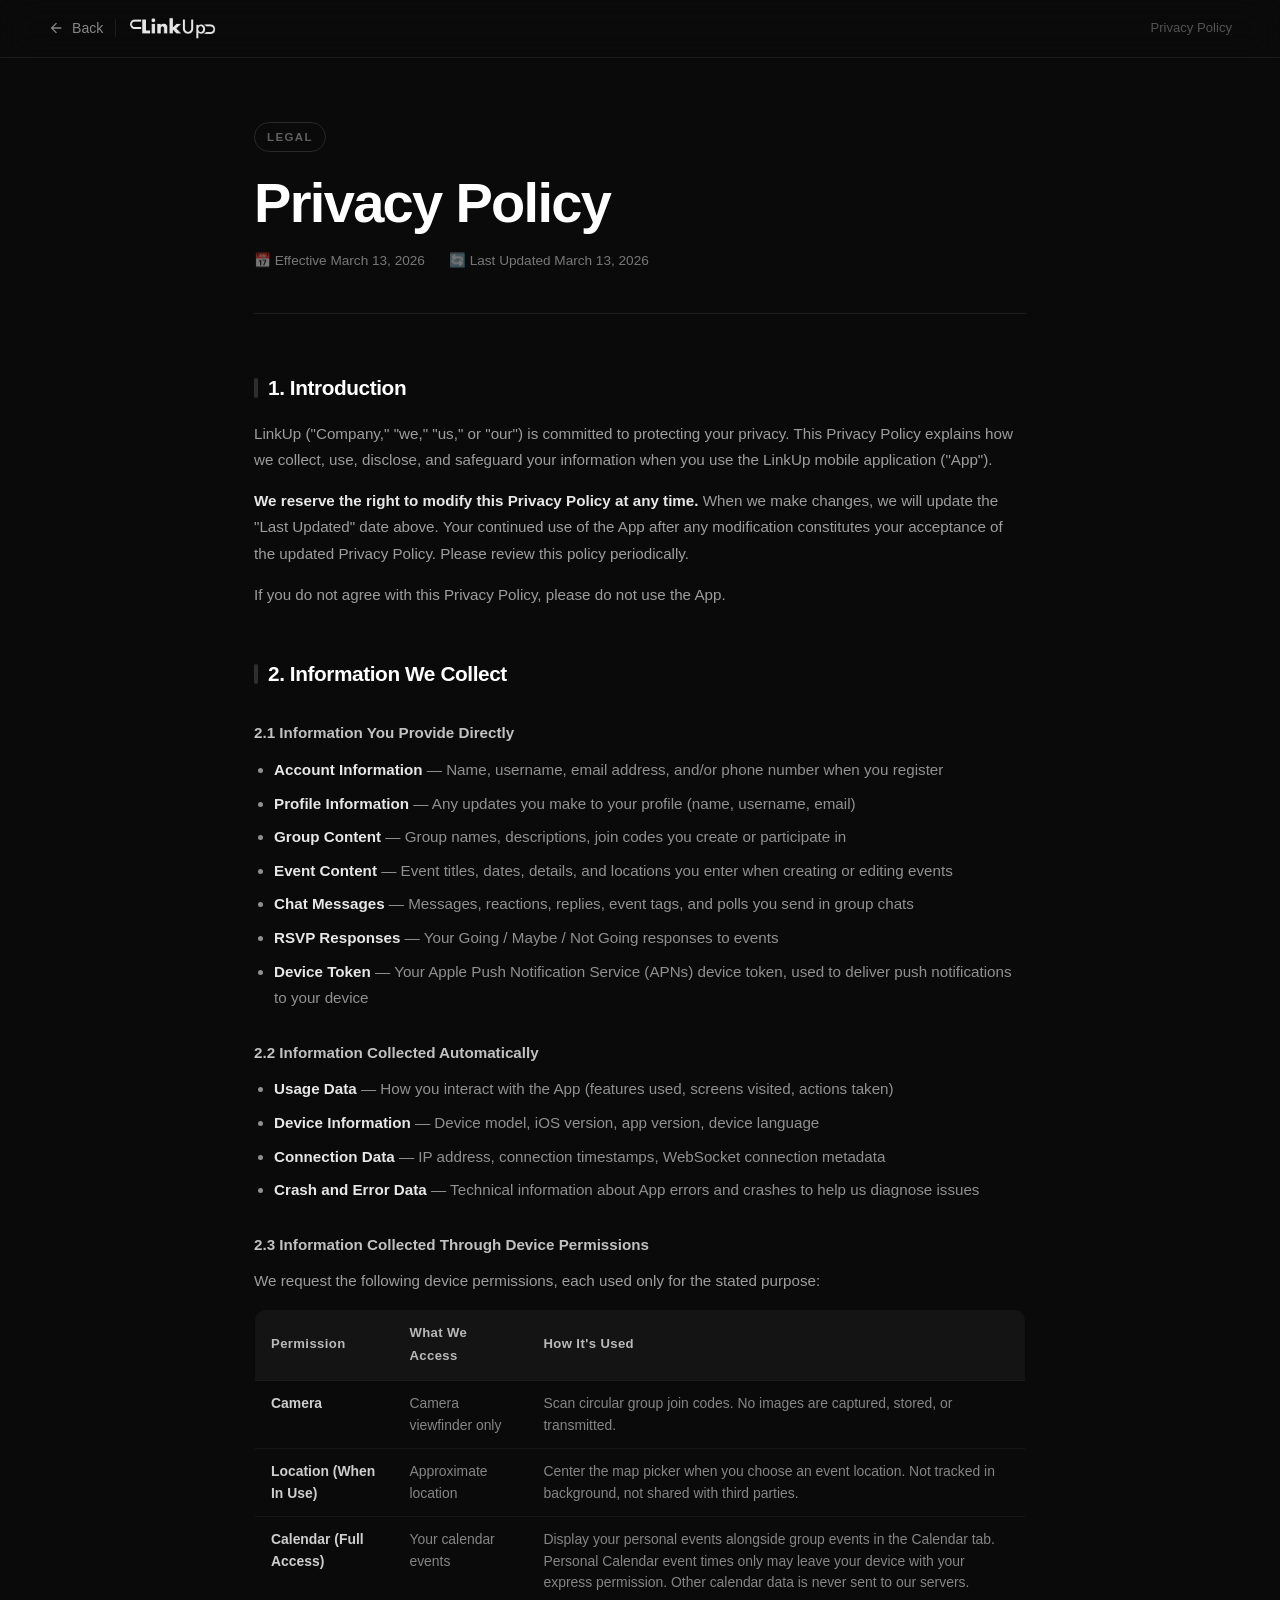
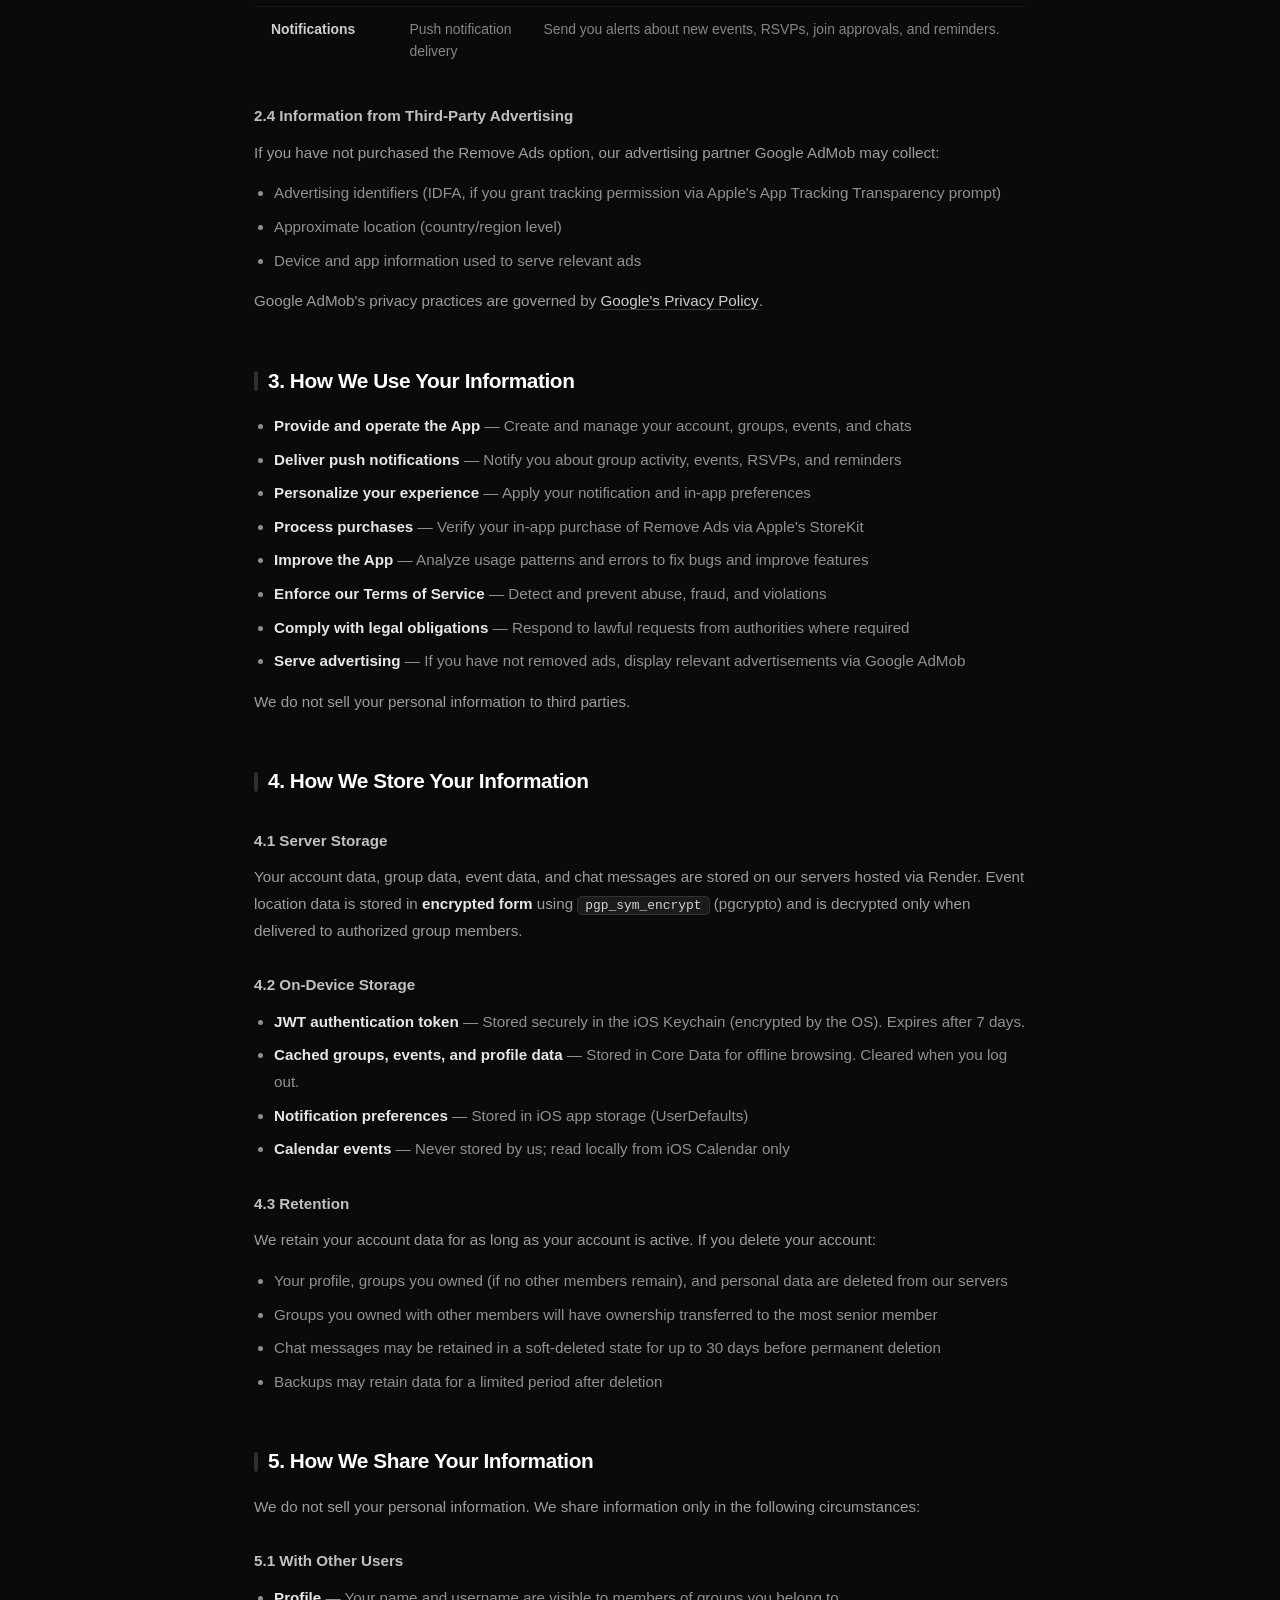
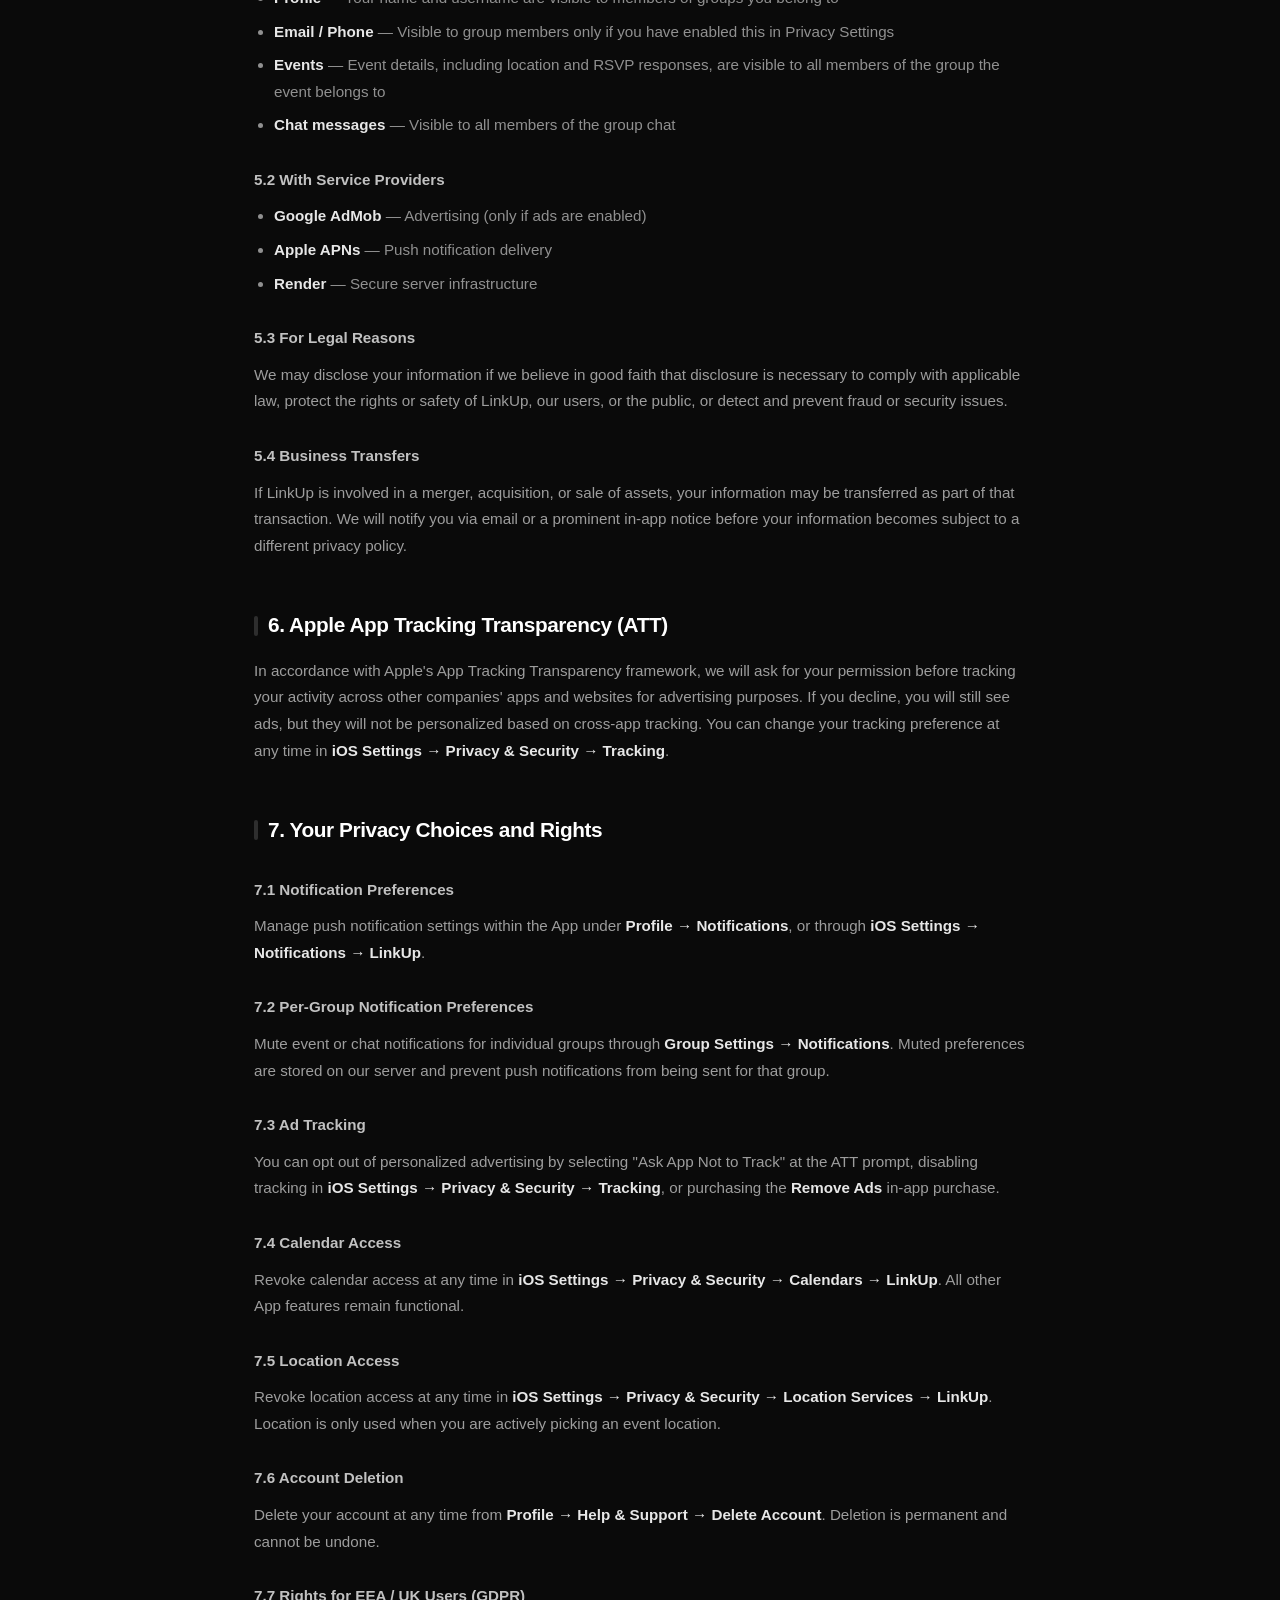
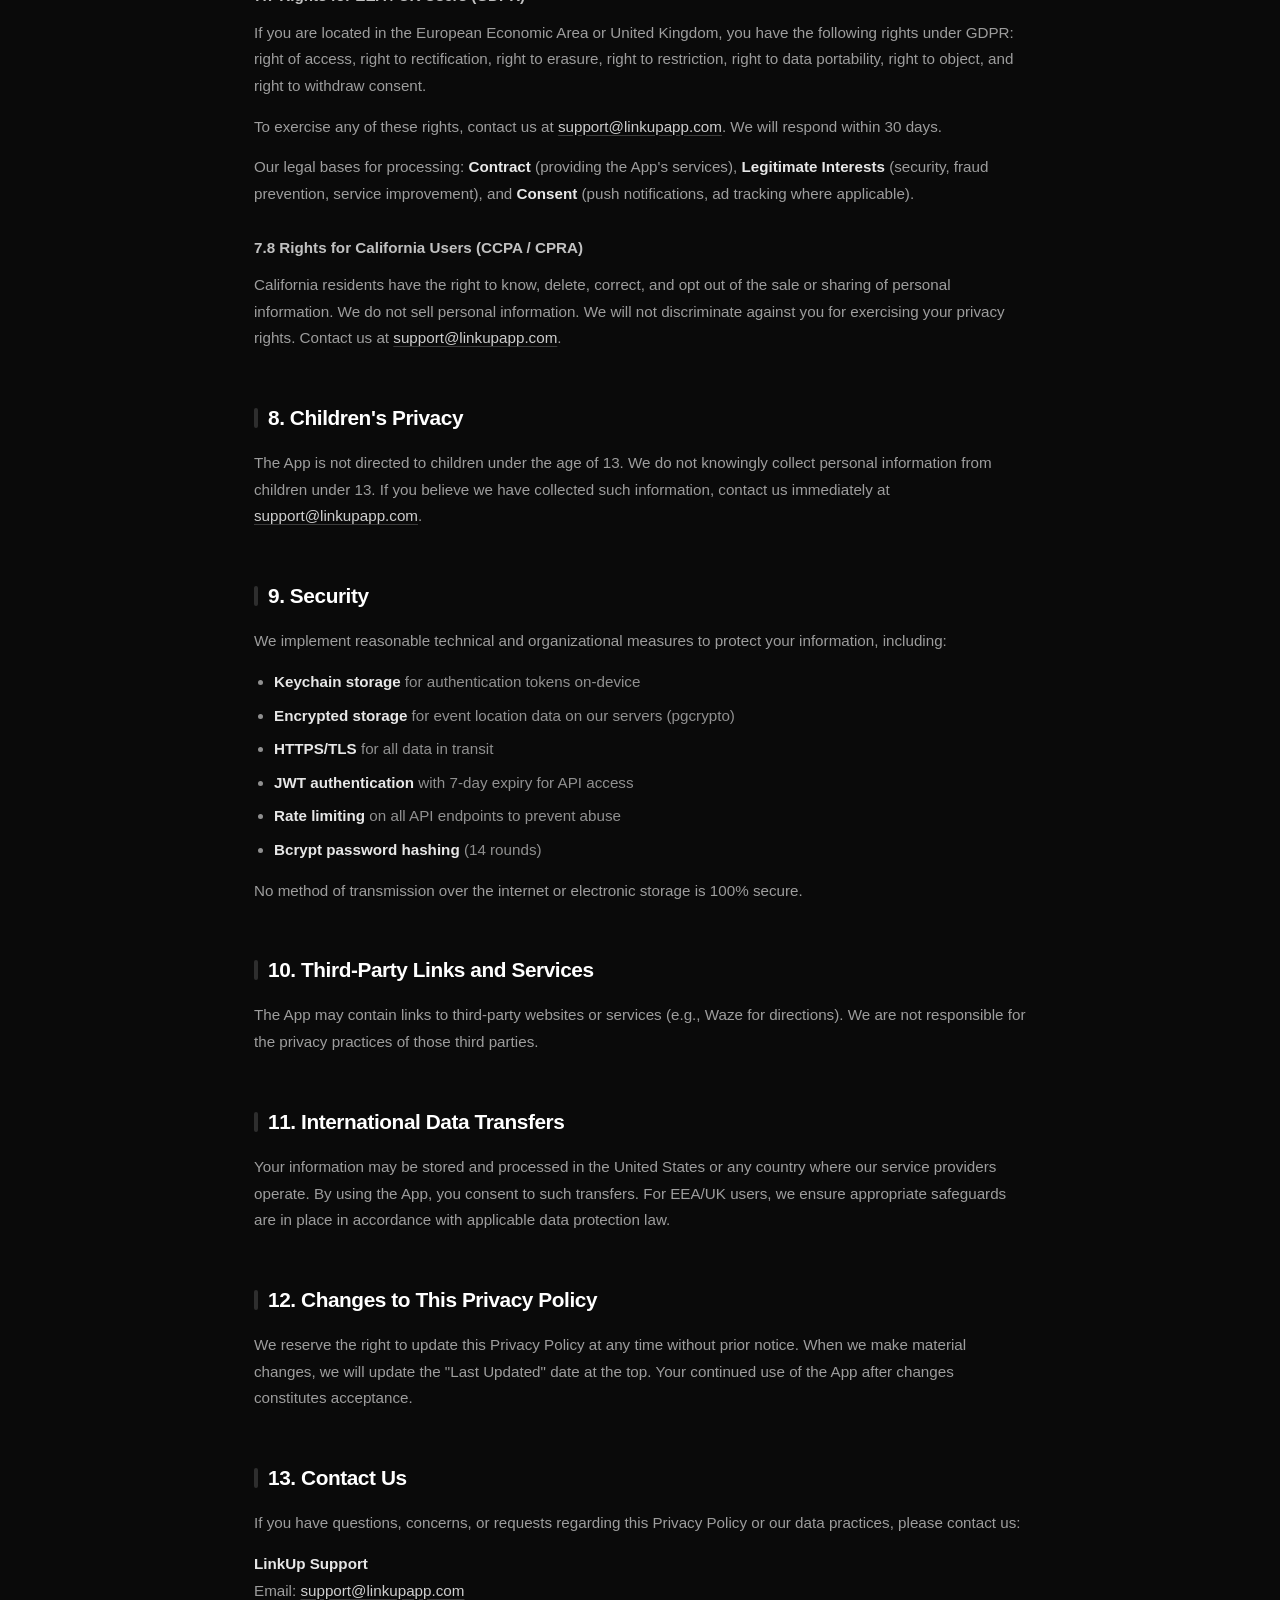
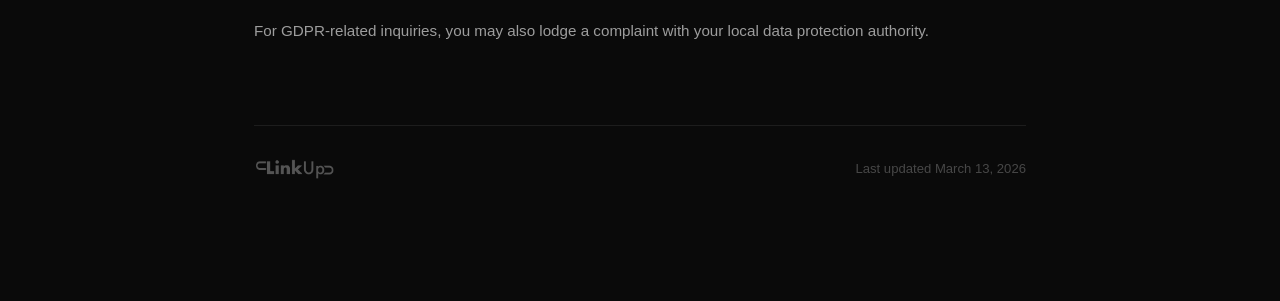
==== commit 98108b66: "Full landing page redesign with dark theme and brand assets" ====
--- a/privacy.html
+++ b/privacy.html
@@ -10,195 +10,197 @@
 <body>
 
 <nav class="topnav">
-  <a href="index.html">
-    <span class="back-arrow">←</span>
+  <div class="topnav-left">
+    <a class="back" href="index.html">
+      <svg viewBox="0 0 24 24" fill="currentColor"><path d="M20 11H7.83l5.59-5.59L12 4l-8 8 8 8 1.41-1.41L7.83 13H20v-2z"/></svg>
+      Back
+    </a>
+    <div class="nav-divider"></div>
     <img class="nav-logo" src="logo.png" alt="LinkUp" />
-  </a>
+  </div>
+  <div class="topnav-right">Privacy Policy</div>
 </nav>
 
 <div class="page-wrap">
-  <div class="doc-card">
-    <div class="doc-header">
-      <h1>Privacy Policy</h1>
-      <div class="meta">
-        <span>Effective: March 13, 2026</span>
-        <span>Last Updated: March 13, 2026</span>
-      </div>
-    </div>
-    <div class="doc-body">
-
-      <h2>1. Introduction</h2>
-      <p>LinkUp ("Company," "we," "us," or "our") is committed to protecting your privacy. This Privacy Policy explains how we collect, use, disclose, and safeguard your information when you use the LinkUp mobile application ("App").</p>
-      <p><strong>We reserve the right to modify this Privacy Policy at any time.</strong> When we make changes, we will update the "Last Updated" date above. Your continued use of the App after any modification constitutes your acceptance of the updated Privacy Policy. Please review this policy periodically.</p>
-      <p>If you do not agree with this Privacy Policy, please do not use the App.</p>
-
-      <hr>
-      <h2>2. Information We Collect</h2>
-
-      <h3>2.1 Information You Provide Directly</h3>
-      <ul>
-        <li><strong>Account Information</strong> — Name, username, email address, and/or phone number when you register</li>
-        <li><strong>Profile Information</strong> — Any updates you make to your profile (name, username, email)</li>
-        <li><strong>Group Content</strong> — Group names, descriptions, join codes you create or participate in</li>
-        <li><strong>Event Content</strong> — Event titles, dates, details, and locations you enter when creating or editing events</li>
-        <li><strong>Chat Messages</strong> — Messages, reactions, replies, event tags, and polls you send in group chats</li>
-        <li><strong>RSVP Responses</strong> — Your Going / Maybe / Not Going responses to events</li>
-        <li><strong>Device Token</strong> — Your Apple Push Notification Service (APNs) device token, used to deliver push notifications to your device</li>
-      </ul>
-
-      <h3>2.2 Information Collected Automatically</h3>
-      <ul>
-        <li><strong>Usage Data</strong> — How you interact with the App (features used, screens visited, actions taken)</li>
-        <li><strong>Device Information</strong> — Device model, iOS version, app version, device language</li>
-        <li><strong>Connection Data</strong> — IP address, connection timestamps, WebSocket connection metadata</li>
-        <li><strong>Crash and Error Data</strong> — Technical information about App errors and crashes to help us diagnose issues</li>
-      </ul>
-
-      <h3>2.3 Information Collected Through Device Permissions</h3>
-      <p>We request the following device permissions, each used only for the stated purpose:</p>
-      <table>
-        <thead>
-          <tr><th>Permission</th><th>What We Access</th><th>How It's Used</th></tr>
-        </thead>
-        <tbody>
-          <tr><td><strong>Camera</strong></td><td>Camera viewfinder only</td><td>Scan circular group join codes. No images are captured, stored, or transmitted.</td></tr>
-          <tr><td><strong>Location (When In Use)</strong></td><td>Approximate location</td><td>Center the map picker when you choose an event location. Not tracked in background, not shared with third parties.</td></tr>
-          <tr><td><strong>Calendar (Full Access)</strong></td><td>Your calendar events</td><td>Display your personal events alongside group events in the Calendar tab. Personal Calendar event times only may leave your device with your express permission. Other calendar data like location, name, etc. is never sent to our servers.</td></tr>
-          <tr><td><strong>Notifications</strong></td><td>Push notification delivery</td><td>Send you alerts about new events, RSVPs, join approvals, and reminders.</td></tr>
-        </tbody>
-      </table>
-
-      <h3>2.4 Information from Third-Party Advertising</h3>
-      <p>If you have not purchased the Remove Ads option, our advertising partner Google AdMob may collect:</p>
-      <ul>
-        <li>Advertising identifiers (IDFA, if you grant tracking permission via Apple's App Tracking Transparency prompt)</li>
-        <li>Approximate location (country/region level)</li>
-        <li>Device and app information used to serve relevant ads</li>
-      </ul>
-      <p>Google AdMob's privacy practices are governed by <a href="https://policies.google.com/privacy" target="_blank" rel="noopener">Google's Privacy Policy</a>.</p>
-
-      <hr>
-      <h2>3. How We Use Your Information</h2>
-      <ul>
-        <li><strong>Provide and operate the App</strong> — Create and manage your account, groups, events, and chats</li>
-        <li><strong>Deliver push notifications</strong> — Notify you about group activity, events, RSVPs, and reminders</li>
-        <li><strong>Personalize your experience</strong> — Apply your notification and in-app preferences</li>
-        <li><strong>Process purchases</strong> — Verify your in-app purchase of Remove Ads via Apple's StoreKit</li>
-        <li><strong>Improve the App</strong> — Analyze usage patterns and errors to fix bugs and improve features</li>
-        <li><strong>Enforce our Terms of Service</strong> — Detect and prevent abuse, fraud, and violations</li>
-        <li><strong>Comply with legal obligations</strong> — Respond to lawful requests from authorities where required</li>
-        <li><strong>Serve advertising</strong> — If you have not removed ads, display relevant advertisements via Google AdMob</li>
-      </ul>
-      <p>We do not sell your personal information to third parties.</p>
-
-      <hr>
-      <h2>4. How We Store Your Information</h2>
-
-      <h3>4.1 Server Storage</h3>
-      <p>Your account data, group data, event data, and chat messages are stored on our servers hosted via Render. Event location data is stored in <strong>encrypted form</strong> using <code>pgp_sym_encrypt</code> (pgcrypto) and is decrypted only when delivered to authorized group members.</p>
-
-      <h3>4.2 On-Device Storage</h3>
-      <ul>
-        <li><strong>JWT authentication token</strong> — Stored securely in the iOS Keychain (encrypted by the OS). Expires after 7 days.</li>
-        <li><strong>Cached groups, events, and profile data</strong> — Stored in Core Data for offline browsing. Cleared when you log out.</li>
-        <li><strong>Notification preferences</strong> — Stored in iOS app storage (UserDefaults)</li>
-        <li><strong>Calendar events</strong> — Never stored by us; read locally from iOS Calendar only</li>
-      </ul>
-
-      <h3>4.3 Retention</h3>
-      <p>We retain your account data for as long as your account is active. If you delete your account:</p>
-      <ul>
-        <li>Your profile, groups you owned (if no other members remain), and personal data are deleted from our servers</li>
-        <li>Groups you owned with other members will have ownership transferred to the most senior member</li>
-        <li>Chat messages may be retained in a soft-deleted state for up to 30 days before permanent deletion</li>
-        <li>Backups may retain data for a limited period after deletion</li>
-      </ul>
-
-      <hr>
-      <h2>5. How We Share Your Information</h2>
-      <p>We do not sell your personal information. We share information only in the following circumstances:</p>
-
-      <h3>5.1 With Other Users</h3>
-      <ul>
-        <li><strong>Profile</strong> — Your name and username are visible to members of groups you belong to</li>
-        <li><strong>Email / Phone</strong> — Visible to group members only if you have enabled this in Privacy Settings</li>
-        <li><strong>Events</strong> — Event details, including location and RSVP responses, are visible to all members of the group the event belongs to</li>
-        <li><strong>Chat messages</strong> — Visible to all members of the group chat</li>
-      </ul>
-
-      <h3>5.2 With Service Providers</h3>
-      <ul>
-        <li><strong>Google AdMob</strong> — Advertising (only if ads are enabled)</li>
-        <li><strong>Apple APNs</strong> — Push notification delivery</li>
-        <li><strong>Render</strong> — Secure server infrastructure</li>
-      </ul>
-
-      <h3>5.3 For Legal Reasons</h3>
-      <p>We may disclose your information if we believe in good faith that disclosure is necessary to comply with applicable law, protect the rights or safety of LinkUp, our users, or the public, or detect and prevent fraud or security issues.</p>
-
-      <h3>5.4 Business Transfers</h3>
-      <p>If LinkUp is involved in a merger, acquisition, or sale of assets, your information may be transferred as part of that transaction. We will notify you via email or a prominent in-app notice before your information becomes subject to a different privacy policy.</p>
-
-      <hr>
-      <h2>6. Apple App Tracking Transparency (ATT)</h2>
-      <p>In accordance with Apple's App Tracking Transparency framework, we will ask for your permission before tracking your activity across other companies' apps and websites for advertising purposes. If you decline, you will still see ads, but they will not be personalized based on cross-app tracking. You can change your tracking preference at any time in <strong>iOS Settings → Privacy &amp; Security → Tracking</strong>.</p>
-
-      <hr>
-      <h2>7. Your Privacy Choices and Rights</h2>
-
-      <h3>7.1 Notification Preferences</h3>
-      <p>Manage push notification settings within the App under <strong>Profile → Notifications</strong>, or through <strong>iOS Settings → Notifications → LinkUp</strong>.</p>
-
-      <h3>7.2 Per-Group Notification Preferences</h3>
-      <p>Mute event or chat notifications for individual groups through <strong>Group Settings → Notifications</strong>.</p>
-
-      <h3>7.3 Ad Tracking</h3>
-      <p>You can opt out of personalized advertising by selecting "Ask App Not to Track" at the ATT prompt, disabling tracking in <strong>iOS Settings → Privacy &amp; Security → Tracking</strong>, or purchasing the <strong>Remove Ads</strong> in-app purchase.</p>
-
-      <h3>7.4 Calendar Access</h3>
-      <p>Revoke calendar access at any time in <strong>iOS Settings → Privacy &amp; Security → Calendars → LinkUp</strong>. All other App features remain functional.</p>
-
-      <h3>7.5 Location Access</h3>
-      <p>Revoke location access at any time in <strong>iOS Settings → Privacy &amp; Security → Location Services → LinkUp</strong>. Location is only used when you are actively picking an event location.</p>
-
-      <h3>7.6 Account Deletion</h3>
-      <p>Delete your account at any time from <strong>Profile → Help &amp; Support → Delete Account</strong>. Deletion is permanent and cannot be undone.</p>
-
-      <h3>7.7 Rights for EEA / UK Users (GDPR)</h3>
-      <p>If you are located in the European Economic Area or United Kingdom, you have the right of access, rectification, erasure, restriction, data portability, objection, and to withdraw consent. Contact us at <a href="mailto:support@linkupapp.com">support@linkupapp.com</a> — we will respond within 30 days.</p>
-      <p>Our legal bases for processing: <strong>Contract</strong> (providing the App), <strong>Legitimate Interests</strong> (security, fraud prevention), and <strong>Consent</strong> (notifications, ad tracking).</p>
-
-      <h3>7.8 Rights for California Users (CCPA / CPRA)</h3>
-      <p>California residents have the right to know, delete, correct, and opt out of the sale or sharing of personal information (we do not sell personal information). We will not discriminate against you for exercising your rights. Contact us at <a href="mailto:support@linkupapp.com">support@linkupapp.com</a>.</p>
-
-      <hr>
-      <h2>8. Children's Privacy</h2>
-      <p>The App is not directed to children under 13. We do not knowingly collect personal information from children under 13. If you believe we have collected such information, contact us at <a href="mailto:support@linkupapp.com">support@linkupapp.com</a>.</p>
-
-      <hr>
-      <h2>9. Security</h2>
-      <p>We implement reasonable technical and organizational measures to protect your information, including Keychain storage for tokens, <code>pgcrypto</code> encrypted location data, HTTPS/TLS for all data in transit, JWT authentication with 7-day expiry, rate limiting on all API endpoints, and bcrypt password hashing (14 rounds). No method of transmission is 100% secure.</p>
-
-      <hr>
-      <h2>10. Third-Party Links and Services</h2>
-      <p>The App may contain links to third-party websites or services (e.g., Waze for directions). We are not responsible for the privacy practices of those third parties.</p>
-
-      <hr>
-      <h2>11. International Data Transfers</h2>
-      <p>Your information may be stored and processed in the United States or any country where our service providers operate. By using the App, you consent to such transfers. For EEA/UK users, we ensure appropriate safeguards are in place.</p>
-
-      <hr>
-      <h2>12. Changes to This Privacy Policy</h2>
-      <p>We reserve the right to update this Privacy Policy at any time. When we make material changes, we will update the "Last Updated" date at the top. Your continued use of the App after changes constitutes acceptance.</p>
-
-      <hr>
-      <h2>13. Contact Us</h2>
-      <p><strong>LinkUp Support</strong><br>
-      Email: <a href="mailto:support@linkupapp.com">support@linkupapp.com</a></p>
-      <p>For GDPR-related inquiries, you may also lodge a complaint with your local data protection authority.</p>
-
+  <div class="doc-header">
+    <span class="badge">Legal</span>
+    <h1>Privacy Policy</h1>
+    <div class="meta">
+      <span>📅 Effective March 13, 2026</span>
+      <span>🔄 Last Updated March 13, 2026</span>
     </div>
   </div>
+
+  <h2>1. Introduction</h2>
+  <p>LinkUp ("Company," "we," "us," or "our") is committed to protecting your privacy. This Privacy Policy explains how we collect, use, disclose, and safeguard your information when you use the LinkUp mobile application ("App").</p>
+  <p><strong>We reserve the right to modify this Privacy Policy at any time.</strong> When we make changes, we will update the "Last Updated" date above. Your continued use of the App after any modification constitutes your acceptance of the updated Privacy Policy. Please review this policy periodically.</p>
+  <p>If you do not agree with this Privacy Policy, please do not use the App.</p>
+
+  <h2>2. Information We Collect</h2>
+  <h3>2.1 Information You Provide Directly</h3>
+  <ul>
+    <li><strong>Account Information</strong> — Name, username, email address, and/or phone number when you register</li>
+    <li><strong>Profile Information</strong> — Any updates you make to your profile (name, username, email)</li>
+    <li><strong>Group Content</strong> — Group names, descriptions, join codes you create or participate in</li>
+    <li><strong>Event Content</strong> — Event titles, dates, details, and locations you enter when creating or editing events</li>
+    <li><strong>Chat Messages</strong> — Messages, reactions, replies, event tags, and polls you send in group chats</li>
+    <li><strong>RSVP Responses</strong> — Your Going / Maybe / Not Going responses to events</li>
+    <li><strong>Device Token</strong> — Your Apple Push Notification Service (APNs) device token, used to deliver push notifications to your device</li>
+  </ul>
+
+  <h3>2.2 Information Collected Automatically</h3>
+  <ul>
+    <li><strong>Usage Data</strong> — How you interact with the App (features used, screens visited, actions taken)</li>
+    <li><strong>Device Information</strong> — Device model, iOS version, app version, device language</li>
+    <li><strong>Connection Data</strong> — IP address, connection timestamps, WebSocket connection metadata</li>
+    <li><strong>Crash and Error Data</strong> — Technical information about App errors and crashes to help us diagnose issues</li>
+  </ul>
+
+  <h3>2.3 Information Collected Through Device Permissions</h3>
+  <p>We request the following device permissions, each used only for the stated purpose:</p>
+  <table>
+    <thead>
+      <tr><th>Permission</th><th>What We Access</th><th>How It's Used</th></tr>
+    </thead>
+    <tbody>
+      <tr><td><strong>Camera</strong></td><td>Camera viewfinder only</td><td>Scan circular group join codes. No images are captured, stored, or transmitted.</td></tr>
+      <tr><td><strong>Location (When In Use)</strong></td><td>Approximate location</td><td>Center the map picker when you choose an event location. Not tracked in background, not shared with third parties.</td></tr>
+      <tr><td><strong>Calendar (Full Access)</strong></td><td>Your calendar events</td><td>Display your personal events alongside group events in the Calendar tab. Personal Calendar event times only may leave your device with your express permission. Other calendar data is never sent to our servers.</td></tr>
+      <tr><td><strong>Notifications</strong></td><td>Push notification delivery</td><td>Send you alerts about new events, RSVPs, join approvals, and reminders.</td></tr>
+    </tbody>
+  </table>
+
+  <h3>2.4 Information from Third-Party Advertising</h3>
+  <p>If you have not purchased the Remove Ads option, our advertising partner Google AdMob may collect:</p>
+  <ul>
+    <li>Advertising identifiers (IDFA, if you grant tracking permission via Apple's App Tracking Transparency prompt)</li>
+    <li>Approximate location (country/region level)</li>
+    <li>Device and app information used to serve relevant ads</li>
+  </ul>
+  <p>Google AdMob's privacy practices are governed by <a href="https://policies.google.com/privacy" target="_blank" rel="noopener">Google's Privacy Policy</a>.</p>
+
+  <h2>3. How We Use Your Information</h2>
+  <ul>
+    <li><strong>Provide and operate the App</strong> — Create and manage your account, groups, events, and chats</li>
+    <li><strong>Deliver push notifications</strong> — Notify you about group activity, events, RSVPs, and reminders</li>
+    <li><strong>Personalize your experience</strong> — Apply your notification and in-app preferences</li>
+    <li><strong>Process purchases</strong> — Verify your in-app purchase of Remove Ads via Apple's StoreKit</li>
+    <li><strong>Improve the App</strong> — Analyze usage patterns and errors to fix bugs and improve features</li>
+    <li><strong>Enforce our Terms of Service</strong> — Detect and prevent abuse, fraud, and violations</li>
+    <li><strong>Comply with legal obligations</strong> — Respond to lawful requests from authorities where required</li>
+    <li><strong>Serve advertising</strong> — If you have not removed ads, display relevant advertisements via Google AdMob</li>
+  </ul>
+  <p>We do not sell your personal information to third parties.</p>
+
+  <h2>4. How We Store Your Information</h2>
+  <h3>4.1 Server Storage</h3>
+  <p>Your account data, group data, event data, and chat messages are stored on our servers hosted via Render. Event location data is stored in <strong>encrypted form</strong> using <code>pgp_sym_encrypt</code> (pgcrypto) and is decrypted only when delivered to authorized group members.</p>
+
+  <h3>4.2 On-Device Storage</h3>
+  <ul>
+    <li><strong>JWT authentication token</strong> — Stored securely in the iOS Keychain (encrypted by the OS). Expires after 7 days.</li>
+    <li><strong>Cached groups, events, and profile data</strong> — Stored in Core Data for offline browsing. Cleared when you log out.</li>
+    <li><strong>Notification preferences</strong> — Stored in iOS app storage (UserDefaults)</li>
+    <li><strong>Calendar events</strong> — Never stored by us; read locally from iOS Calendar only</li>
+  </ul>
+
+  <h3>4.3 Retention</h3>
+  <p>We retain your account data for as long as your account is active. If you delete your account:</p>
+  <ul>
+    <li>Your profile, groups you owned (if no other members remain), and personal data are deleted from our servers</li>
+    <li>Groups you owned with other members will have ownership transferred to the most senior member</li>
+    <li>Chat messages may be retained in a soft-deleted state for up to 30 days before permanent deletion</li>
+    <li>Backups may retain data for a limited period after deletion</li>
+  </ul>
+
+  <h2>5. How We Share Your Information</h2>
+  <p>We do not sell your personal information. We share information only in the following circumstances:</p>
+
+  <h3>5.1 With Other Users</h3>
+  <ul>
+    <li><strong>Profile</strong> — Your name and username are visible to members of groups you belong to</li>
+    <li><strong>Email / Phone</strong> — Visible to group members only if you have enabled this in Privacy Settings</li>
+    <li><strong>Events</strong> — Event details, including location and RSVP responses, are visible to all members of the group the event belongs to</li>
+    <li><strong>Chat messages</strong> — Visible to all members of the group chat</li>
+  </ul>
+
+  <h3>5.2 With Service Providers</h3>
+  <ul>
+    <li><strong>Google AdMob</strong> — Advertising (only if ads are enabled)</li>
+    <li><strong>Apple APNs</strong> — Push notification delivery</li>
+    <li><strong>Render</strong> — Secure server infrastructure</li>
+  </ul>
+
+  <h3>5.3 For Legal Reasons</h3>
+  <p>We may disclose your information if we believe in good faith that disclosure is necessary to comply with applicable law, protect the rights or safety of LinkUp, our users, or the public, or detect and prevent fraud or security issues.</p>
+
+  <h3>5.4 Business Transfers</h3>
+  <p>If LinkUp is involved in a merger, acquisition, or sale of assets, your information may be transferred as part of that transaction. We will notify you via email or a prominent in-app notice before your information becomes subject to a different privacy policy.</p>
+
+  <h2>6. Apple App Tracking Transparency (ATT)</h2>
+  <p>In accordance with Apple's App Tracking Transparency framework, we will ask for your permission before tracking your activity across other companies' apps and websites for advertising purposes. If you decline, you will still see ads, but they will not be personalized based on cross-app tracking. You can change your tracking preference at any time in <strong>iOS Settings → Privacy &amp; Security → Tracking</strong>.</p>
+
+  <h2>7. Your Privacy Choices and Rights</h2>
+  <h3>7.1 Notification Preferences</h3>
+  <p>Manage push notification settings within the App under <strong>Profile → Notifications</strong>, or through <strong>iOS Settings → Notifications → LinkUp</strong>.</p>
+
+  <h3>7.2 Per-Group Notification Preferences</h3>
+  <p>Mute event or chat notifications for individual groups through <strong>Group Settings → Notifications</strong>. Muted preferences are stored on our server and prevent push notifications from being sent for that group.</p>
+
+  <h3>7.3 Ad Tracking</h3>
+  <p>You can opt out of personalized advertising by selecting "Ask App Not to Track" at the ATT prompt, disabling tracking in <strong>iOS Settings → Privacy &amp; Security → Tracking</strong>, or purchasing the <strong>Remove Ads</strong> in-app purchase.</p>
+
+  <h3>7.4 Calendar Access</h3>
+  <p>Revoke calendar access at any time in <strong>iOS Settings → Privacy &amp; Security → Calendars → LinkUp</strong>. All other App features remain functional.</p>
+
+  <h3>7.5 Location Access</h3>
+  <p>Revoke location access at any time in <strong>iOS Settings → Privacy &amp; Security → Location Services → LinkUp</strong>. Location is only used when you are actively picking an event location.</p>
+
+  <h3>7.6 Account Deletion</h3>
+  <p>Delete your account at any time from <strong>Profile → Help &amp; Support → Delete Account</strong>. Deletion is permanent and cannot be undone.</p>
+
+  <h3>7.7 Rights for EEA / UK Users (GDPR)</h3>
+  <p>If you are located in the European Economic Area or United Kingdom, you have the following rights under GDPR: right of access, right to rectification, right to erasure, right to restriction, right to data portability, right to object, and right to withdraw consent.</p>
+  <p>To exercise any of these rights, contact us at <a href="mailto:support@linkupapp.com">support@linkupapp.com</a>. We will respond within 30 days.</p>
+  <p>Our legal bases for processing: <strong>Contract</strong> (providing the App's services), <strong>Legitimate Interests</strong> (security, fraud prevention, service improvement), and <strong>Consent</strong> (push notifications, ad tracking where applicable).</p>
+
+  <h3>7.8 Rights for California Users (CCPA / CPRA)</h3>
+  <p>California residents have the right to know, delete, correct, and opt out of the sale or sharing of personal information. We do not sell personal information. We will not discriminate against you for exercising your privacy rights. Contact us at <a href="mailto:support@linkupapp.com">support@linkupapp.com</a>.</p>
+
+  <h2>8. Children's Privacy</h2>
+  <p>The App is not directed to children under the age of 13. We do not knowingly collect personal information from children under 13. If you believe we have collected such information, contact us immediately at <a href="mailto:support@linkupapp.com">support@linkupapp.com</a>.</p>
+
+  <h2>9. Security</h2>
+  <p>We implement reasonable technical and organizational measures to protect your information, including:</p>
+  <ul>
+    <li><strong>Keychain storage</strong> for authentication tokens on-device</li>
+    <li><strong>Encrypted storage</strong> for event location data on our servers (pgcrypto)</li>
+    <li><strong>HTTPS/TLS</strong> for all data in transit</li>
+    <li><strong>JWT authentication</strong> with 7-day expiry for API access</li>
+    <li><strong>Rate limiting</strong> on all API endpoints to prevent abuse</li>
+    <li><strong>Bcrypt password hashing</strong> (14 rounds)</li>
+  </ul>
+  <p>No method of transmission over the internet or electronic storage is 100% secure.</p>
+
+  <h2>10. Third-Party Links and Services</h2>
+  <p>The App may contain links to third-party websites or services (e.g., Waze for directions). We are not responsible for the privacy practices of those third parties.</p>
+
+  <h2>11. International Data Transfers</h2>
+  <p>Your information may be stored and processed in the United States or any country where our service providers operate. By using the App, you consent to such transfers. For EEA/UK users, we ensure appropriate safeguards are in place in accordance with applicable data protection law.</p>
+
+  <h2>12. Changes to This Privacy Policy</h2>
+  <p>We reserve the right to update this Privacy Policy at any time without prior notice. When we make material changes, we will update the "Last Updated" date at the top. Your continued use of the App after changes constitutes acceptance.</p>
+
+  <h2>13. Contact Us</h2>
+  <p>If you have questions, concerns, or requests regarding this Privacy Policy or our data practices, please contact us:</p>
+  <p><strong>LinkUp Support</strong><br>
+  Email: <a href="mailto:support@linkupapp.com">support@linkupapp.com</a></p>
+  <p>For GDPR-related inquiries, you may also lodge a complaint with your local data protection authority.</p>
+
+  <div class="doc-footer">
+    <img src="logo.png" alt="LinkUp" />
+    <p>Last updated March 13, 2026</p>
+  </div>
 </div>
 
 </body>
--- a/style.css
+++ b/style.css
@@ -1,161 +1,211 @@
 *, *::before, *::after { box-sizing: border-box; margin: 0; padding: 0; }
+
+:root {
+  --black: #0a0a0a;
+  --white: #ffffff;
+  --border: rgba(255,255,255,0.08);
+  --text-muted: rgba(255,255,255,0.45);
+}
+
+html { scroll-behavior: smooth; }
 
 body {
   font-family: -apple-system, BlinkMacSystemFont, "Segoe UI", Roboto, sans-serif;
-  background-color: #fff;
-  background-image: url('bg.png');
-  background-size: 320px;
-  background-repeat: repeat;
-  background-attachment: fixed;
-  color: #111;
+  background: var(--black);
+  color: #fff;
   line-height: 1.75;
   min-height: 100vh;
 }
 
-/* ── Top nav ── */
+/* ── NAV ── */
 .topnav {
   position: sticky;
   top: 0;
   z-index: 100;
-  background: rgba(255,255,255,0.88);
-  backdrop-filter: blur(16px);
-  -webkit-backdrop-filter: blur(16px);
-  border-bottom: 1px solid rgba(0,0,0,0.08);
-  padding: 14px 32px;
+  background: rgba(10,10,10,0.8);
+  backdrop-filter: blur(20px);
+  -webkit-backdrop-filter: blur(20px);
+  border-bottom: 1px solid var(--border);
+  padding: 16px 48px;
+  display: flex;
+  align-items: center;
+  justify-content: space-between;
+}
+.topnav-left {
   display: flex;
   align-items: center;
   gap: 12px;
 }
-.topnav a {
+.topnav a.back {
+  display: flex;
+  align-items: center;
+  gap: 8px;
+  text-decoration: none;
+  color: rgba(255,255,255,0.5);
+  font-size: 0.88rem;
+  font-weight: 500;
+  transition: color 0.2s;
+}
+.topnav a.back:hover { color: #fff; }
+.topnav a.back svg { width: 16px; height: 16px; }
+.nav-divider { width: 1px; height: 18px; background: var(--border); }
+.nav-logo { height: 22px; width: auto; filter: invert(1); opacity: 0.9; }
+.topnav-right { color: rgba(255,255,255,0.3); font-size: 0.82rem; }
+
+/* ── PAGE ── */
+.page-wrap {
+  max-width: 820px;
+  margin: 0 auto;
+  padding: 64px 24px 120px;
+}
+
+/* ── DOC HEADER ── */
+.doc-header {
+  margin-bottom: 56px;
+  padding-bottom: 40px;
+  border-bottom: 1px solid var(--border);
+}
+.doc-header .badge {
+  display: inline-block;
+  font-size: 0.72rem;
+  font-weight: 700;
+  letter-spacing: 0.12em;
+  text-transform: uppercase;
+  color: rgba(255,255,255,0.35);
+  border: 1px solid rgba(255,255,255,0.12);
+  padding: 4px 12px;
+  border-radius: 50px;
+  margin-bottom: 20px;
+}
+.doc-header h1 {
+  font-size: clamp(2rem, 6vw, 3.5rem);
+  font-weight: 800;
+  letter-spacing: -0.03em;
+  line-height: 1.1;
+  margin-bottom: 16px;
+}
+.doc-header .meta {
+  display: flex;
+  gap: 24px;
+  flex-wrap: wrap;
+  font-size: 0.85rem;
+  color: var(--text-muted);
+}
+.doc-header .meta span { display: flex; align-items: center; gap: 6px; }
+
+/* ── TYPOGRAPHY ── */
+h2 {
+  font-size: 1.3rem;
+  font-weight: 700;
+  letter-spacing: -0.02em;
+  margin: 48px 0 14px;
+  color: #fff;
   display: flex;
   align-items: center;
   gap: 10px;
-  text-decoration: none;
-  color: #111;
-}
-.topnav img.nav-logo {
-  height: 28px;
-  width: auto;
-}
-.topnav .back-arrow {
-  font-size: 1.1rem;
-  color: #666;
-  margin-right: 4px;
-  line-height: 1;
-}
-
-/* ── Page wrapper ── */
-.page-wrap {
-  max-width: 780px;
-  margin: 40px auto 80px;
-  padding: 0 24px;
-}
-
-/* ── Doc card ── */
-.doc-card {
-  background: #fff;
-  border-radius: 20px;
-  box-shadow: 0 4px 32px rgba(0,0,0,0.09), 0 1px 3px rgba(0,0,0,0.06);
-  overflow: hidden;
-}
-
-.doc-header {
-  background: #111;
-  color: #fff;
-  padding: 48px 48px 40px;
-}
-.doc-header h1 {
-  font-size: 1.9rem;
-  font-weight: 700;
-  margin-bottom: 10px;
-  letter-spacing: -0.02em;
-}
-.doc-header .meta {
-  font-size: 0.85rem;
-  color: rgba(255,255,255,0.6);
-  display: flex;
-  gap: 20px;
-  flex-wrap: wrap;
-}
-
-.doc-body {
-  padding: 48px 48px 56px;
-}
-
-/* ── Typography ── */
-h2 {
-  font-size: 1.15rem;
-  font-weight: 700;
-  margin: 40px 0 10px;
-  padding-bottom: 6px;
-  border-bottom: 2px solid #f0f0f0;
-  letter-spacing: -0.01em;
+}
+h2::before {
+  content: '';
+  display: block;
+  width: 4px;
+  height: 20px;
+  background: rgba(255,255,255,0.15);
+  border-radius: 2px;
+  flex-shrink: 0;
 }
 h2:first-child { margin-top: 0; }
 
 h3 {
   font-size: 0.95rem;
   font-weight: 600;
-  margin: 24px 0 8px;
-  color: #333;
-}
-
-p { margin-bottom: 14px; color: #333; }
+  margin: 28px 0 10px;
+  color: rgba(255,255,255,0.75);
+}
+
+p {
+  margin-bottom: 14px;
+  color: rgba(255,255,255,0.6);
+  font-size: 0.95rem;
+}
 
 ul, ol {
-  padding-left: 22px;
+  padding-left: 20px;
   margin-bottom: 14px;
-  color: #333;
-}
-li { margin-bottom: 6px; }
-
-strong { font-weight: 600; color: #111; }
+  color: rgba(255,255,255,0.55);
+  font-size: 0.95rem;
+}
+li { margin-bottom: 7px; }
+
+strong { font-weight: 600; color: rgba(255,255,255,0.9); }
+
 code {
-  background: #f4f4f4;
-  border-radius: 4px;
-  padding: 1px 6px;
-  font-size: 0.88em;
+  background: rgba(255,255,255,0.07);
+  border: 1px solid rgba(255,255,255,0.1);
+  border-radius: 5px;
+  padding: 1px 7px;
+  font-size: 0.85em;
   font-family: "SF Mono", Menlo, Monaco, monospace;
-  color: #c0392b;
-}
-
-a { color: #111; font-weight: 500; }
-a:hover { text-decoration: underline; }
-
-/* ── Table ── */
+  color: rgba(255,255,255,0.8);
+}
+
+a { color: rgba(255,255,255,0.8); font-weight: 500; text-decoration: underline; text-underline-offset: 3px; text-decoration-color: rgba(255,255,255,0.2); }
+a:hover { color: #fff; text-decoration-color: rgba(255,255,255,0.5); }
+
+hr {
+  border: none;
+  border-top: 1px solid rgba(255,255,255,0.06);
+  margin: 40px 0;
+}
+
+/* ── TABLE ── */
 table {
   width: 100%;
   border-collapse: collapse;
-  margin-bottom: 16px;
-  font-size: 0.88rem;
-  border-radius: 10px;
+  margin-bottom: 20px;
+  font-size: 0.87rem;
+  border-radius: 12px;
   overflow: hidden;
-  border: 1px solid #eee;
+  border: 1px solid rgba(255,255,255,0.08);
 }
 th {
-  background: #f5f5f5;
+  background: rgba(255,255,255,0.04);
   font-weight: 600;
-  color: #111;
+  color: rgba(255,255,255,0.7);
   text-align: left;
-  padding: 10px 14px;
-  border-bottom: 1px solid #e8e8e8;
+  padding: 12px 16px;
+  border-bottom: 1px solid rgba(255,255,255,0.08);
+  font-size: 0.82rem;
+  letter-spacing: 0.03em;
 }
 td {
-  padding: 10px 14px;
-  border-bottom: 1px solid #f0f0f0;
-  color: #444;
+  padding: 12px 16px;
+  border-bottom: 1px solid rgba(255,255,255,0.05);
+  color: rgba(255,255,255,0.5);
   vertical-align: top;
+  line-height: 1.55;
 }
 tr:last-child td { border-bottom: none; }
-
-hr { border: none; border-top: 1px solid #f0f0f0; margin: 32px 0; }
-
-/* ── Responsive ── */
+td strong { color: rgba(255,255,255,0.8); }
+
+/* ── FOOTER ── */
+.doc-footer {
+  margin-top: 80px;
+  padding-top: 32px;
+  border-top: 1px solid var(--border);
+  display: flex;
+  align-items: center;
+  justify-content: space-between;
+  flex-wrap: wrap;
+  gap: 16px;
+}
+.doc-footer img { height: 20px; filter: invert(1); opacity: 0.3; }
+.doc-footer p { color: rgba(255,255,255,0.25); font-size: 0.82rem; margin: 0; }
+
+/* ── RESPONSIVE ── */
 @media (max-width: 600px) {
-  .doc-header { padding: 32px 24px 28px; }
-  .doc-header h1 { font-size: 1.5rem; }
-  .doc-body { padding: 28px 24px 40px; }
-  .topnav { padding: 12px 20px; }
+  .topnav { padding: 14px 20px; }
+  .topnav-right { display: none; }
+  .doc-header h1 { font-size: 2rem; }
+  td, th { padding: 10px 12px; }
   table { font-size: 0.8rem; }
-  th, td { padding: 8px 10px; }
-}
+}
